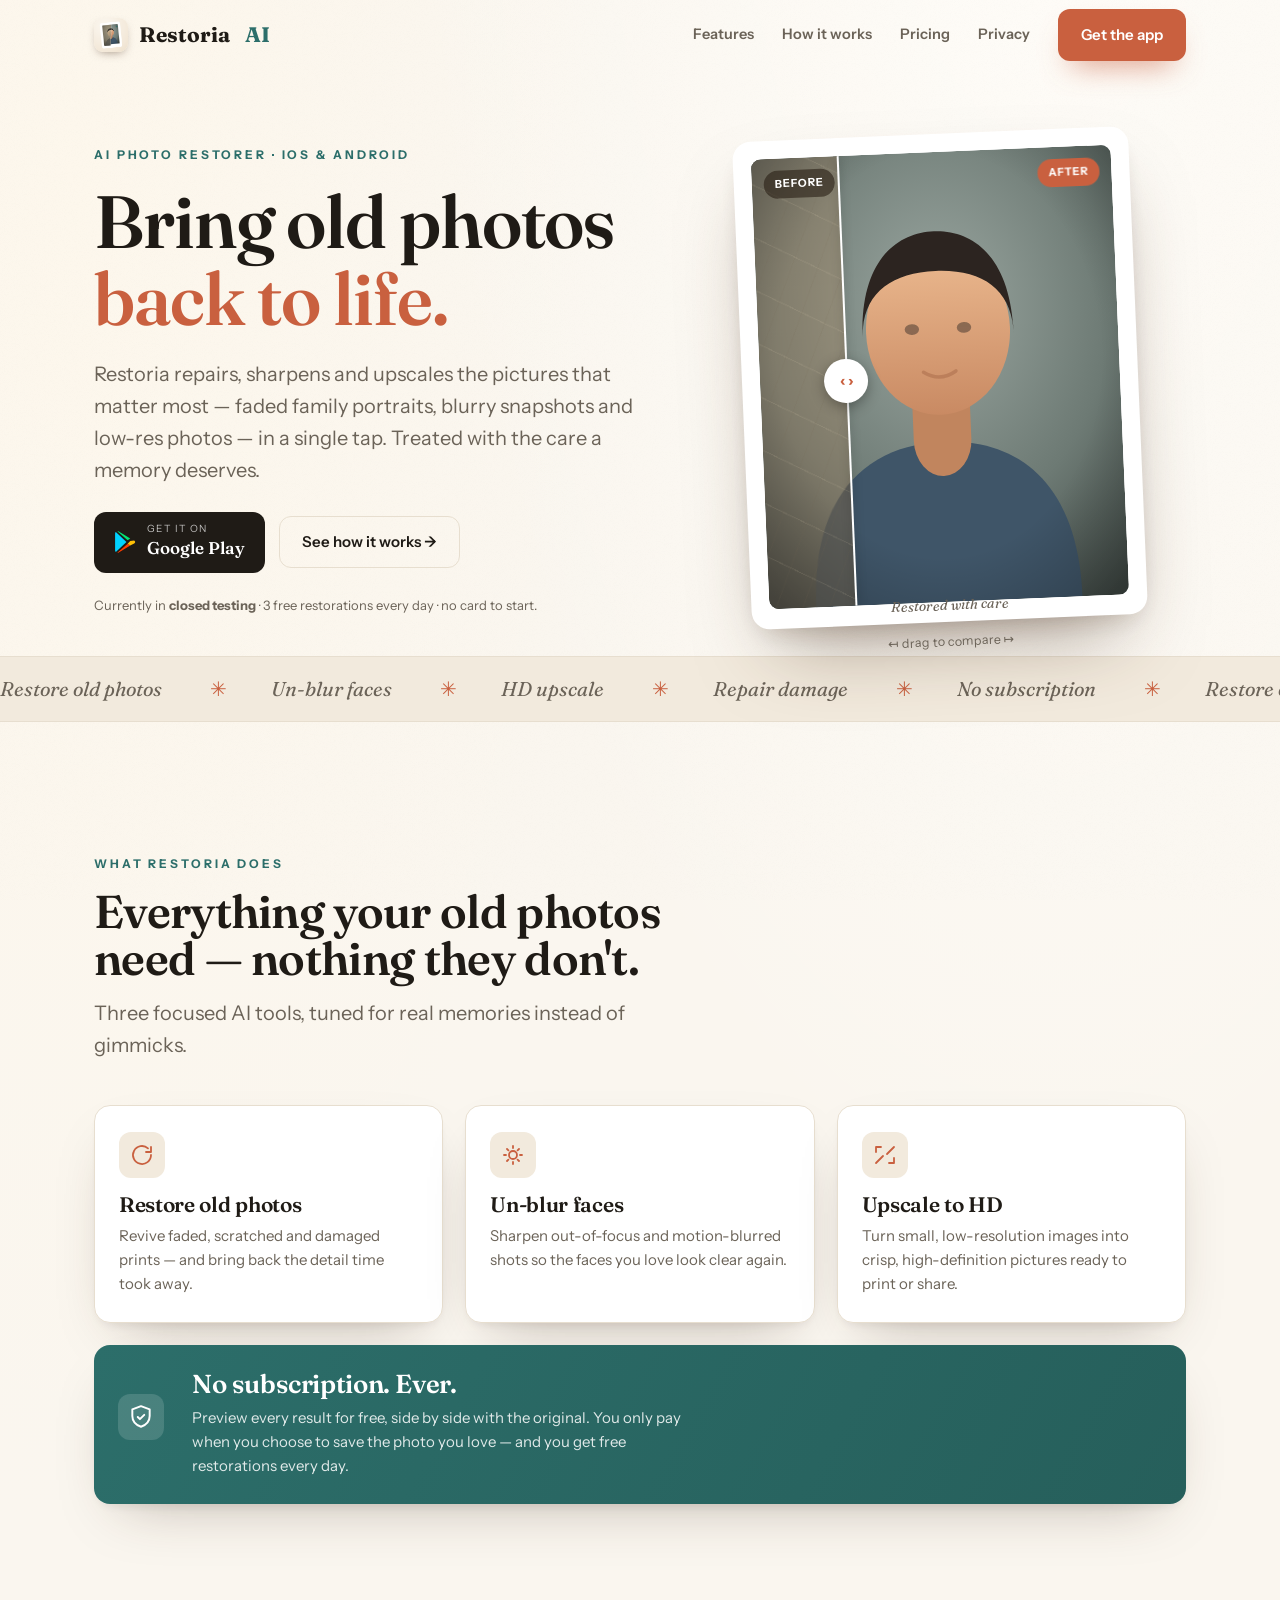
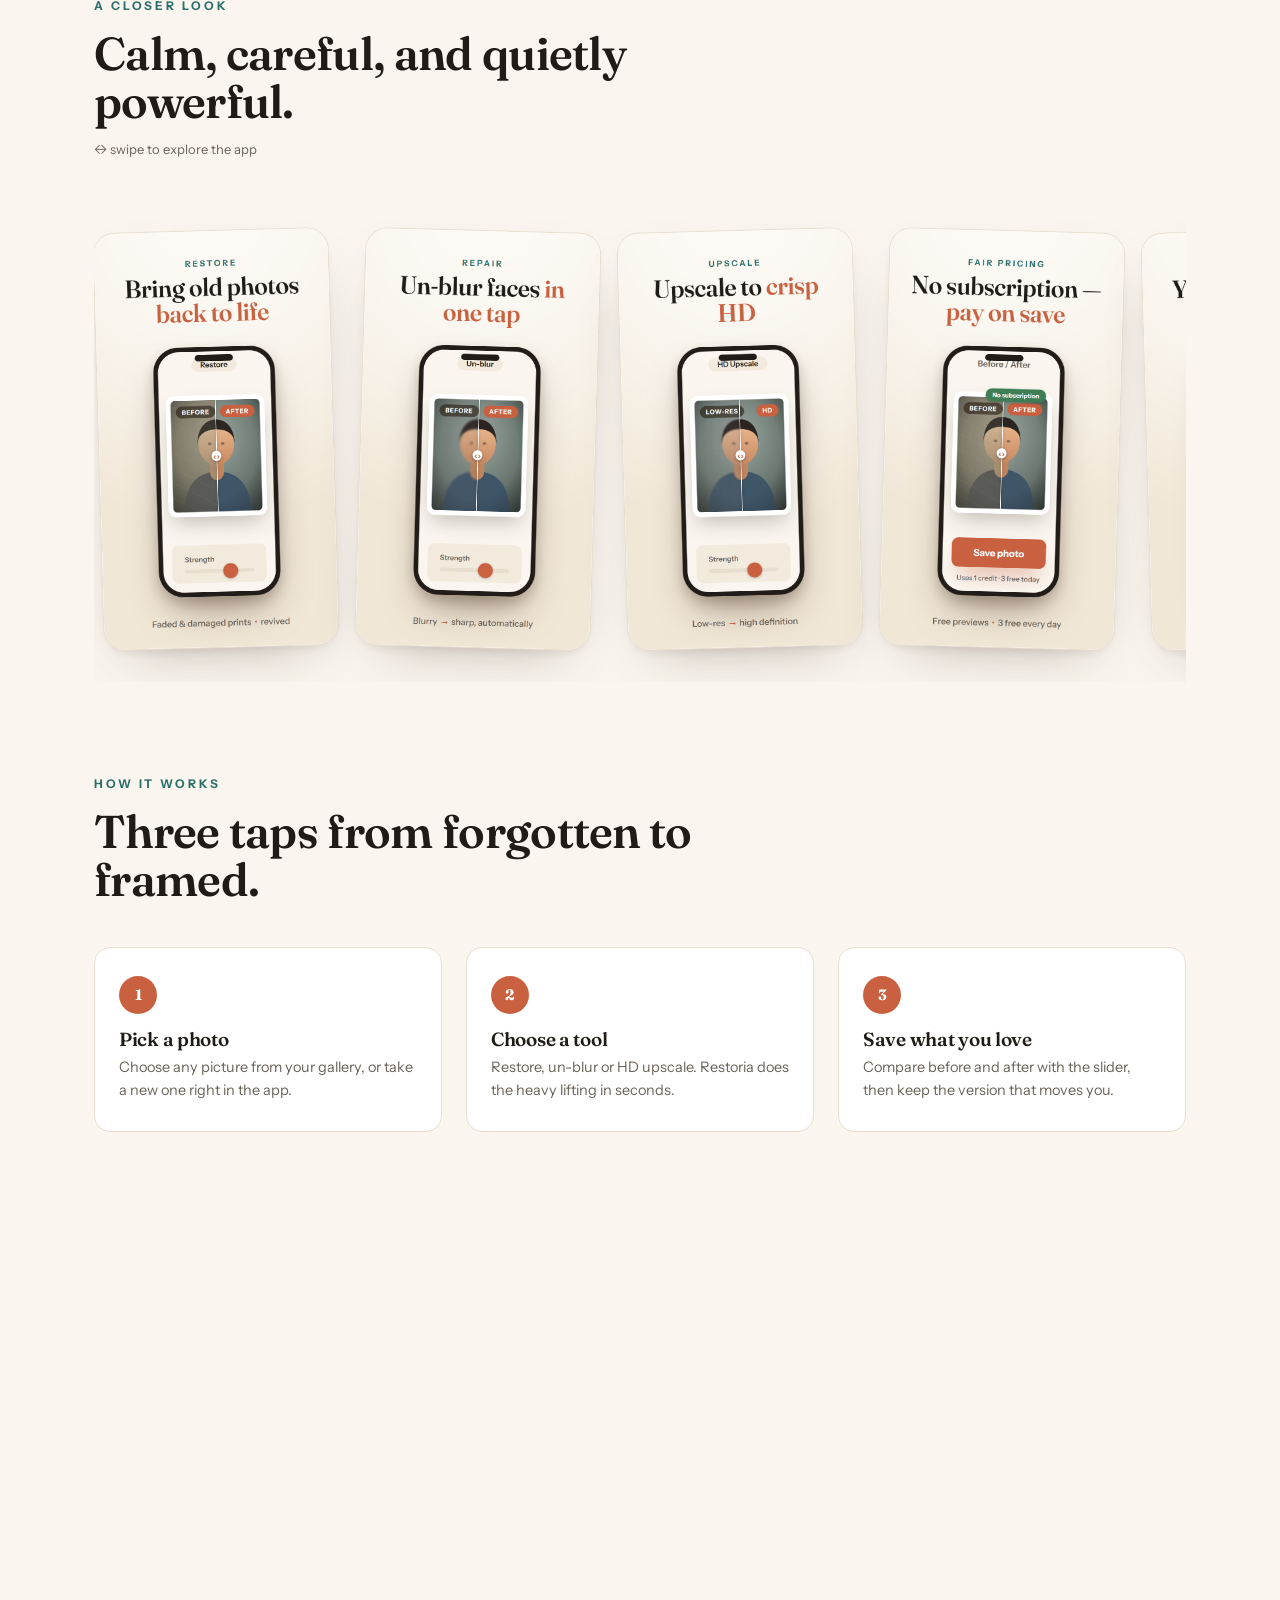
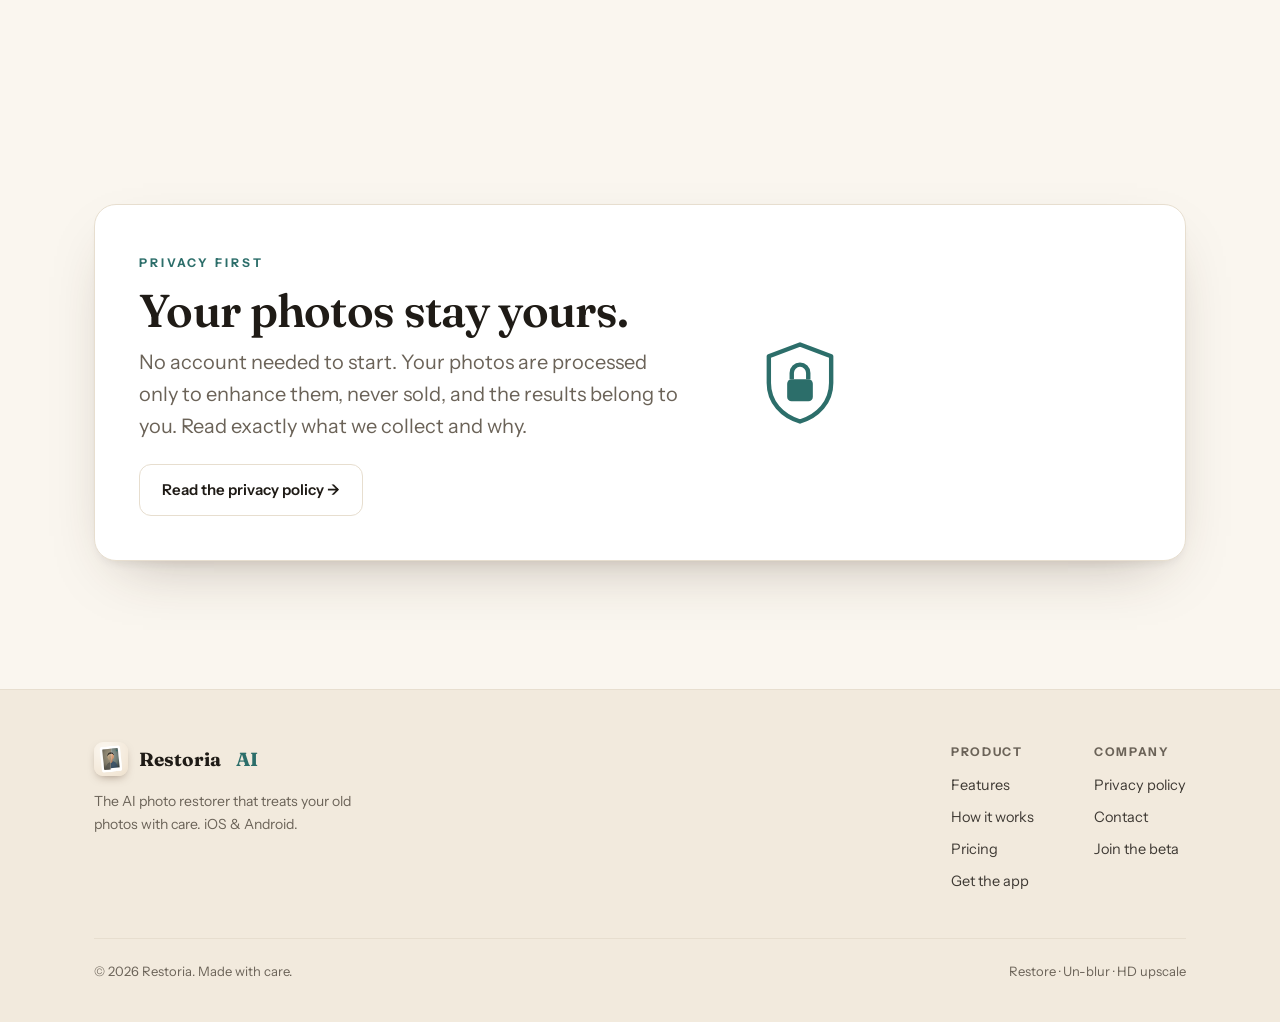
==== index.html @ 9770f86a "Restoria landing page + privacy policy Static site (HTML/CSS/JS, no build) for GitHub Pages: - index" ====
<!doctype html>
<html lang="en">
<head>
<meta charset="utf-8">
<meta name="viewport" content="width=device-width, initial-scale=1">
<title>Restoria — AI Photo Restorer · Bring old photos back to life</title>
<meta name="description" content="Restoria is an AI photo restorer that revives old, faded and blurry photos — un-blur faces, HD upscale and restore family memories in one tap. No subscription; pay only when you save.">
<link rel="icon" href="assets/icon.png">
<meta property="og:title" content="Restoria — Bring old photos back to life">
<meta property="og:description" content="AI photo restorer: un-blur, HD upscale & restore old photos. No subscription — pay only when you save.">
<meta property="og:image" content="assets/feature.png">
<meta property="og:type" content="website">
<meta name="theme-color" content="#FAF6EF">
<link rel="stylesheet" href="styles.css">
<script src="app.js" defer></script>
</head>
<body>

<!-- NAV -->
<header class="nav">
  <div class="wrap row">
    <a class="brand" href="#top"><img class="mark" src="assets/icon.png" alt="Restoria icon">Restoria<span class="ai">&nbsp;AI</span></a>
    <button class="nav-toggle" aria-label="Menu"><span></span><span></span><span></span></button>
    <nav class="nav-links">
      <a class="link" href="#features">Features</a>
      <a class="link" href="#how">How it works</a>
      <a class="link" href="#pledge">Pricing</a>
      <a class="link" href="privacy.html">Privacy</a>
      <a class="btn btn-primary" href="#get">Get the app</a>
    </nav>
  </div>
</header>

<!-- HERO -->
<a id="top"></a>
<section class="hero">
  <div class="wrap hero-grid">
    <div class="hero-copy">
      <span class="eyebrow">AI photo restorer · iOS &amp; Android</span>
      <h1 class="display">Bring old photos <span class="accent">back to life.</span></h1>
      <p class="lead">Restoria repairs, sharpens and upscales the pictures that matter most — faded family portraits, blurry snapshots and low-res photos — in a single tap. Treated with the care a memory deserves.</p>
      <div class="hero-cta" id="get">
        <a class="play-badge" href="#" aria-label="Get it on Google Play">
          <svg width="22" height="24" viewBox="0 0 24 26" fill="none"><path d="M2 2.2 13.6 13 2 23.8c-.5-.3-.8-.9-.8-1.6V3.8c0-.7.3-1.3.8-1.6Z" fill="#00D2FF"/><path d="M17.7 9.1 14.9 11 3.6 1.4C4 1.2 4.6 1.2 5.2 1.5l12.5 7.6Z" fill="#00E676"/><path d="M17.7 16.9 5.2 24.5c-.6.3-1.2.3-1.6.1L14.9 15l2.8 1.9Z" fill="#FF3D00"/><path d="M22 11.4c.7.4 1.1 1 1.1 1.6s-.4 1.2-1.1 1.6l-4.3 2.3L14.9 15l1.8-2 1-1.1L22 11.4Z" fill="#FFC107"/></svg>
          <span><small>Get it on</small><b>Google Play</b></span>
        </a>
        <a class="btn btn-ghost" href="#how">See how it works →</a>
      </div>
      <p class="hero-note">Currently in <b>closed testing</b> · 3 free restorations every day · no card to start.</p>
    </div>

    <div class="hero-visual">
      <div class="ba-stage">
        <div class="print">
          <div class="ba" data-ba>
            <div class="layer after"><svg viewBox="0 0 400 500" preserveAspectRatio="xMidYMid slice" xmlns="http://www.w3.org/2000/svg"><defs><radialGradient id="bgA" cx="50%" cy="34%" r="80%"><stop offset="0%" stop-color="#9aa6a0"/><stop offset="60%" stop-color="#6d7a74"/><stop offset="100%" stop-color="#414a46"/></radialGradient><linearGradient id="skA" x1="0" y1="0" x2="0" y2="1"><stop offset="0%" stop-color="#ecba90"/><stop offset="100%" stop-color="#c98a63"/></linearGradient><radialGradient id="vgA" cx="50%" cy="45%" r="75%"><stop offset="60%" stop-color="rgba(0,0,0,0)"/><stop offset="100%" stop-color="rgba(0,0,0,.28)"/></radialGradient></defs><rect width="400" height="500" fill="url(#bgA)"/><path d="M52 500 C52 372 118 322 200 322 C282 322 348 372 348 500 Z" fill="#3f5568"/><path d="M168 250 h64 v70 a32 40 0 0 1 -64 0 Z" fill="#c1855e"/><ellipse cx="200" cy="198" rx="80" ry="94" fill="url(#skA)"/><path d="M116 205 C116 118 158 88 200 88 C242 88 284 118 284 205 C284 156 252 132 200 132 C148 132 116 156 116 205 Z" fill="#2c2420"/><ellipse cx="171" cy="196" rx="8" ry="6" fill="#4a3b31" opacity=".55"/><ellipse cx="229" cy="196" rx="8" ry="6" fill="#4a3b31" opacity=".55"/><path d="M182 244 q18 12 36 0" stroke="#a86b48" stroke-width="4" fill="none" stroke-linecap="round" opacity=".5"/><rect width="400" height="500" fill="url(#vgA)"/></svg></div>
            <div class="layer before"><svg viewBox="0 0 400 500" preserveAspectRatio="xMidYMid slice" xmlns="http://www.w3.org/2000/svg"><defs><radialGradient id="bgB" cx="50%" cy="34%" r="80%"><stop offset="0%" stop-color="#9aa6a0"/><stop offset="60%" stop-color="#6d7a74"/><stop offset="100%" stop-color="#414a46"/></radialGradient><linearGradient id="skB" x1="0" y1="0" x2="0" y2="1"><stop offset="0%" stop-color="#ecba90"/><stop offset="100%" stop-color="#c98a63"/></linearGradient><radialGradient id="vgB" cx="50%" cy="45%" r="75%"><stop offset="60%" stop-color="rgba(0,0,0,0)"/><stop offset="100%" stop-color="rgba(0,0,0,.28)"/></radialGradient></defs><rect width="400" height="500" fill="url(#bgB)"/><path d="M52 500 C52 372 118 322 200 322 C282 322 348 372 348 500 Z" fill="#3f5568"/><path d="M168 250 h64 v70 a32 40 0 0 1 -64 0 Z" fill="#c1855e"/><ellipse cx="200" cy="198" rx="80" ry="94" fill="url(#skB)"/><path d="M116 205 C116 118 158 88 200 88 C242 88 284 118 284 205 C284 156 252 132 200 132 C148 132 116 156 116 205 Z" fill="#2c2420"/><ellipse cx="171" cy="196" rx="8" ry="6" fill="#4a3b31" opacity=".55"/><ellipse cx="229" cy="196" rx="8" ry="6" fill="#4a3b31" opacity=".55"/><path d="M182 244 q18 12 36 0" stroke="#a86b48" stroke-width="4" fill="none" stroke-linecap="round" opacity=".5"/><rect width="400" height="500" fill="url(#vgB)"/></svg><div class="scratches"></div></div>
            <span class="tag tag-b">BEFORE</span>
            <span class="tag tag-a">AFTER</span>
            <div class="divider"></div>
            <div class="handle"><span>‹</span><span>›</span></div>
          </div>
          <div class="ba-hint">↤ drag to compare ↦</div>
        </div>
      </div>
    </div>
  </div>

  <!-- marquee -->
  <div class="strip">
    <div class="marquee">
      <span>Restore old photos&nbsp;</span><span>Un-blur faces&nbsp;</span><span>HD upscale&nbsp;</span><span>Repair damage&nbsp;</span><span>No subscription&nbsp;</span>
      <span>Restore old photos&nbsp;</span><span>Un-blur faces&nbsp;</span><span>HD upscale&nbsp;</span><span>Repair damage&nbsp;</span><span>No subscription&nbsp;</span>
    </div>
  </div>
</section>

<!-- FEATURES -->
<section class="section" id="features">
  <div class="wrap">
    <div class="section-head reveal">
      <span class="eyebrow">What Restoria does</span>
      <h2 class="h2">Everything your old photos need — nothing they don't.</h2>
      <p class="lead">Three focused AI tools, tuned for real memories instead of gimmicks.</p>
    </div>

    <div class="features stagger">
      <div class="card">
        <div class="ico"><svg width="24" height="24" viewBox="0 0 24 24" fill="none" stroke="currentColor" stroke-width="1.8" stroke-linecap="round" stroke-linejoin="round"><path d="M21 12a9 9 0 1 1-3-6.7"/><path d="M21 4v5h-5"/></svg></div>
        <h3>Restore old photos</h3>
        <p>Revive faded, scratched and damaged prints — and bring back the detail time took away.</p>
      </div>
      <div class="card">
        <div class="ico"><svg width="24" height="24" viewBox="0 0 24 24" fill="none" stroke="currentColor" stroke-width="1.8" stroke-linecap="round" stroke-linejoin="round"><circle cx="12" cy="12" r="4"/><path d="M12 3v2M12 19v2M3 12h2M19 12h2M6 6l1.4 1.4M16.6 16.6 18 18M18 6l-1.4 1.4M7.4 16.6 6 18"/></svg></div>
        <h3>Un-blur faces</h3>
        <p>Sharpen out-of-focus and motion-blurred shots so the faces you love look clear again.</p>
      </div>
      <div class="card">
        <div class="ico"><svg width="24" height="24" viewBox="0 0 24 24" fill="none" stroke="currentColor" stroke-width="1.8" stroke-linecap="round" stroke-linejoin="round"><path d="M3 9V4h5M21 15v5h-5M21 4l-7 7M3 20l7-7"/></svg></div>
        <h3>Upscale to HD</h3>
        <p>Turn small, low-resolution images into crisp, high-definition pictures ready to print or share.</p>
      </div>

      <div class="card wide teal">
        <div class="ico"><svg width="26" height="26" viewBox="0 0 24 24" fill="none" stroke="currentColor" stroke-width="1.8" stroke-linecap="round" stroke-linejoin="round"><path d="M12 2 4 5v6c0 5 3.4 8.3 8 10 4.6-1.7 8-5 8-10V5Z"/><path d="m9 12 2 2 4-4"/></svg></div>
        <div class="txt">
          <h3>No subscription. Ever.</h3>
          <p>Preview every result for free, side by side with the original. You only pay when you choose to save the photo you love — and you get free restorations every day.</p>
        </div>
      </div>
    </div>
  </div>
</section>

<!-- SCREENSHOTS -->
<section class="section" style="padding-top:0" id="screens">
  <div class="wrap">
    <div class="section-head reveal">
      <span class="eyebrow">A closer look</span>
      <h2 class="h2">Calm, careful, and quietly powerful.</h2>
      <p class="shots-hint">↔ swipe to explore the app</p>
    </div>
  </div>
  <div class="wrap shots-wrap reveal">
    <div class="shots">
      <div class="shot"><img src="assets/shots/shot-1.png" alt="Restore old photos — before and after slider" loading="lazy"></div>
      <div class="shot"><img src="assets/shots/shot-2.png" alt="Un-blur faces in one tap" loading="lazy"></div>
      <div class="shot"><img src="assets/shots/shot-3.png" alt="Upscale to crisp HD" loading="lazy"></div>
      <div class="shot"><img src="assets/shots/shot-4.png" alt="No subscription — pay only when you save" loading="lazy"></div>
      <div class="shot"><img src="assets/shots/shot-5.png" alt="Your photos stay private" loading="lazy"></div>
    </div>
  </div>
</section>

<!-- HOW IT WORKS -->
<section class="section" id="how" style="padding-top:0">
  <div class="wrap">
    <div class="section-head reveal">
      <span class="eyebrow">How it works</span>
      <h2 class="h2">Three taps from forgotten to framed.</h2>
    </div>
    <div class="steps stagger">
      <div class="step"><div class="num"></div><h3>Pick a photo</h3><p>Choose any picture from your gallery, or take a new one right in the app.</p></div>
      <div class="step"><div class="num"></div><h3>Choose a tool</h3><p>Restore, un-blur or HD upscale. Restoria does the heavy lifting in seconds.</p></div>
      <div class="step"><div class="num"></div><h3>Save what you love</h3><p>Compare before and after with the slider, then keep the version that moves you.</p></div>
    </div>
  </div>
</section>

<!-- PLEDGE -->
<section class="section" id="pledge" style="padding-top:0">
  <div class="wrap">
    <div class="pledge reveal">
      <span class="eyebrow">Fair pricing pledge</span>
      <h2>Pay only when you save.</h2>
      <p>Most photo apps lock you into a weekly subscription before you see a single result. Restoria never does. See your restored photo first — decide after.</p>
      <div class="chips" style="justify-content:center">
        <span class="chip green"><span class="dot"></span>No subscription</span>
        <span class="chip"><span class="dot"></span>Charge on save</span>
        <span class="chip teal"><span class="dot"></span>3 free every day</span>
      </div>
      <div class="pledge-grid">
        <div class="pg"><b>Free preview</b><span>Every result is shown side-by-side with the original, at no cost.</span></div>
        <div class="pg"><b>Keep control</b><span>Don't like it? Don't save it — you're never charged for a result you skip.</span></div>
        <div class="pg"><b>No lock-in</b><span>No auto-renewals, no hidden tiers. Buy credits only if and when you want them.</span></div>
      </div>
    </div>
  </div>
</section>

<!-- PRIVACY TEASER -->
<section class="section" id="privacy" style="padding-top:0">
  <div class="wrap">
    <div class="teaser reveal">
      <div>
        <span class="eyebrow">Privacy first</span>
        <h2 class="h2" style="margin:12px 0 12px">Your photos stay yours.</h2>
        <p class="lead">No account needed to start. Your photos are processed only to enhance them, never sold, and the results belong to you. Read exactly what we collect and why.</p>
        <p style="margin-top:22px"><a class="btn btn-ghost" href="privacy.html">Read the privacy policy →</a></p>
      </div>
      <div class="lock">
        <svg viewBox="0 0 48 48" fill="none"><path d="M24 3 41 9.4V24c0 10.5-7.2 18-17 21C14.2 42 7 34.5 7 24V9.4Z" stroke="currentColor" stroke-width="2.4" stroke-linejoin="round"/><rect x="17" y="22" width="14" height="12" rx="2.4" fill="currentColor"/><path d="M19.5 22v-3.5a4.5 4.5 0 0 1 9 0V22" stroke="currentColor" stroke-width="2.4"/></svg>
      </div>
    </div>
  </div>
</section>

<!-- FOOTER -->
<footer class="footer">
  <div class="wrap">
    <div class="row">
      <div style="max-width:300px">
        <a class="brand" href="#top"><img class="mark" src="assets/icon.png" alt="">Restoria<span class="ai">&nbsp;AI</span></a>
        <p style="margin-top:14px; font-size:14px; color:var(--muted)">The AI photo restorer that treats your old photos with care. iOS &amp; Android.</p>
      </div>
      <div class="cols">
        <div>
          <h4>Product</h4>
          <a class="fl" href="#features">Features</a>
          <a class="fl" href="#how">How it works</a>
          <a class="fl" href="#pledge">Pricing</a>
          <a class="fl" href="#get">Get the app</a>
        </div>
        <div>
          <h4>Company</h4>
          <a class="fl" href="privacy.html">Privacy policy</a>
          <a class="fl" href="mailto:shivamkeshri7044@gmail.com">Contact</a>
          <a class="fl" href="mailto:shivamkeshri7044@gmail.com?subject=Restoria%20beta">Join the beta</a>
        </div>
      </div>
    </div>
    <div class="base">
      <span>© <span data-year>2026</span> Restoria. Made with care.</span>
      <span>Restore · Un-blur · HD upscale</span>
    </div>
  </div>
</footer>

</body>
</html>
---- styles.css ----
/* Restoria — landing + privacy. Warm Archival. Tokens mirror the app DESIGN.md. */
@import url('https://fonts.googleapis.com/css2?family=Fraunces:ital,opsz,wght@0,9..144,400;0,9..144,500;0,9..144,600;0,9..144,700;1,9..144,500&family=Instrument+Sans:wght@400;500;600;700&display=swap');

:root{
  --paper:#FAF6EF; --surface:#FFFFFF; --surface-alt:#F2EADD; --hairline:#E7DECF;
  --muted:#6B6358; --ink:#1F1B16; --terra:#C9603F; --terra-press:#B14F30;
  --teal:#2C6E6A; --success:#3F7D54;
  --serif:'Fraunces',Georgia,'Times New Roman',serif;
  --sans:'Instrument Sans',system-ui,-apple-system,sans-serif;
  --maxw:1140px;
  --shadow-card:0 24px 60px -28px rgba(60,40,25,.35), 0 6px 16px -10px rgba(60,40,25,.22);
  --shadow-print:0 40px 80px -30px rgba(70,45,28,.5), 0 12px 28px -14px rgba(70,45,28,.28);
  --ease-out:cubic-bezier(.16,.84,.44,1);
}

*{box-sizing:border-box;margin:0;padding:0}
html{scroll-behavior:smooth;-webkit-text-size-adjust:100%}
body{
  font-family:var(--sans); color:var(--ink); background:var(--paper);
  line-height:1.6; -webkit-font-smoothing:antialiased; overflow-x:hidden;
  background-image:
    radial-gradient(120% 90% at 82% -8%, #FFFDF9 0%, rgba(255,253,249,0) 42%),
    radial-gradient(90% 70% at 6% 4%, #FDF7EC 0%, rgba(253,247,236,0) 46%);
}
/* film grain overlay */
body::before{
  content:''; position:fixed; inset:0; z-index:1; pointer-events:none; opacity:.5;
  background-image:url("data:image/svg+xml,%3Csvg xmlns='http://www.w3.org/2000/svg' width='140' height='140'%3E%3Cfilter id='n'%3E%3CfeTurbulence type='fractalNoise' baseFrequency='.9' numOctaves='2' stitchTiles='stitch'/%3E%3C/filter%3E%3Crect width='100%25' height='100%25' filter='url(%23n)' opacity='.035'/%3E%3C/svg%3E");
}
.wrap{width:100%; max-width:var(--maxw); margin:0 auto; padding:0 24px; position:relative; z-index:2}
img{max-width:100%; display:block}
a{color:inherit; text-decoration:none}

/* ---------- type ---------- */
h1,h2,h3{font-family:var(--serif); font-weight:600; letter-spacing:-.015em; line-height:1.04}
.eyebrow{font-weight:700; letter-spacing:.24em; text-transform:uppercase; font-size:12px; color:var(--teal)}
.display{font-size:clamp(40px,7vw,74px)}
.h2{font-size:clamp(30px,4.4vw,46px)}
.lead{font-size:clamp(17px,1.7vw,20px); color:var(--muted); max-width:42ch}
.accent{color:var(--terra); position:relative}
.accent-ink{color:var(--terra)}
.serif-i{font-style:italic; font-family:var(--serif)}

/* ---------- buttons / chips ---------- */
.btn{display:inline-flex; align-items:center; gap:9px; font-family:var(--sans); font-weight:600;
  font-size:15px; padding:13px 22px; border-radius:12px; cursor:pointer; border:1px solid transparent;
  transition:transform .18s var(--ease-out), box-shadow .25s var(--ease-out), background .2s}
.btn-primary{background:var(--terra); color:#fff; box-shadow:0 16px 30px -14px rgba(201,96,63,.7)}
.btn-primary:hover{background:var(--terra-press); transform:translateY(-2px); box-shadow:0 20px 40px -14px rgba(201,96,63,.75)}
.btn-ghost{background:transparent; color:var(--ink); border-color:var(--hairline)}
.btn-ghost:hover{background:var(--surface-alt); transform:translateY(-2px)}
.chips{display:flex; flex-wrap:wrap; gap:10px}
.chip{display:inline-flex; align-items:center; gap:7px; font-size:13.5px; font-weight:600; color:var(--ink);
  background:var(--surface); border:1px solid var(--hairline); padding:7px 13px; border-radius:999px}
.chip .dot{width:7px;height:7px;border-radius:50%;background:var(--terra)}
.chip.teal .dot{background:var(--teal)}
.chip.green .dot{background:var(--success)}

/* ---------- nav ---------- */
.nav{position:sticky; top:0; z-index:50; transition:box-shadow .3s, background .3s, backdrop-filter .3s}
.nav.scrolled{background:rgba(250,246,239,.82); backdrop-filter:blur(12px) saturate(1.1);
  box-shadow:0 1px 0 var(--hairline)}
.nav .row{display:flex; align-items:center; justify-content:space-between; height:70px}
.brand{display:flex; align-items:center; gap:11px; font-family:var(--serif); font-weight:700; font-size:21px}
.brand .mark{width:34px;height:34px;border-radius:9px; box-shadow:0 4px 10px -4px rgba(70,40,20,.5)}
.brand .ai{color:var(--teal)}
.nav-links{display:flex; align-items:center; gap:28px}
.nav-links a.link{font-size:14.5px; font-weight:600; color:var(--muted); transition:color .2s}
.nav-links a.link:hover{color:var(--ink)}
.nav-toggle{display:none}

/* ---------- hero ---------- */
.hero{padding:64px 0 40px; position:relative}
.hero-grid{display:grid; grid-template-columns:minmax(0,1.05fr) minmax(0,.95fr); gap:56px; align-items:center}
.hero-grid > *{min-width:0}
.hero-copy{max-width:100%}
.hero-copy > *{max-width:100%}
.hero h1{text-wrap:balance; overflow-wrap:break-word}
.hero .lead{max-width:min(42ch,100%); overflow-wrap:break-word}
.hero h1{margin:18px 0 20px}
.hero .lead{margin-bottom:26px}
.hero-cta{display:flex; align-items:center; gap:14px; flex-wrap:wrap; margin-bottom:22px}
.play-badge{display:inline-flex; align-items:center; gap:11px; background:var(--ink); color:#fff;
  padding:11px 20px; border-radius:12px; transition:transform .18s var(--ease-out)}
.play-badge:hover{transform:translateY(-2px)}
.play-badge small{display:block; font-size:10px; letter-spacing:.14em; text-transform:uppercase; opacity:.7; line-height:1.1}
.play-badge b{font-family:var(--serif); font-size:17px; font-weight:600}
.hero-note{font-size:13px; color:var(--muted)}

/* ---------- before/after print frame ---------- */
.ba-stage{position:relative; display:flex; justify-content:center; perspective:1400px}
.print{background:#fff; padding:18px 18px 20px; border-radius:18px; box-shadow:var(--shadow-print);
  position:relative; transform:rotate(-2.4deg); animation:floaty 7s ease-in-out infinite}
.print::after{content:'Restored with care'; position:absolute; left:0; right:0; bottom:6px; text-align:center;
  font-family:var(--serif); font-style:italic; font-size:14px; color:var(--muted)}
.ba{position:relative; width:min(360px,72vw); aspect-ratio:4/5; border-radius:10px; overflow:hidden;
  user-select:none; touch-action:none; cursor:ew-resize; box-shadow:inset 0 0 0 1px rgba(0,0,0,.04)}
.ba .layer{position:absolute; inset:0}
.ba .layer svg{width:100%; height:100%; display:block}
.ba .before{filter:sepia(.62) contrast(.82) brightness(.92) blur(.5px); clip-path:inset(0 var(--split,50%) 0 0)}
.ba .scratches{position:absolute; inset:0;
  background:repeating-linear-gradient(112deg, rgba(255,255,255,0) 0 24px, rgba(120,90,60,.10) 24px 25px),
             repeating-linear-gradient(28deg, rgba(255,255,255,0) 0 46px, rgba(255,250,240,.10) 46px 47px)}
.ba .tag{position:absolute; top:12px; font-size:11px; font-weight:700; letter-spacing:.09em; color:#fff;
  padding:5px 11px; border-radius:999px; z-index:4}
.ba .tag-b{left:12px; background:rgba(40,30,20,.6)}
.ba .tag-a{right:12px; background:var(--terra)}
.ba .divider{position:absolute; top:0; bottom:0; left:var(--split,50%); width:2px; background:#fff;
  box-shadow:0 0 10px rgba(0,0,0,.35); z-index:3}
.ba .handle{position:absolute; top:50%; left:var(--split,50%); transform:translate(-50%,-50%); z-index:5;
  width:44px; height:44px; border-radius:50%; background:#fff; box-shadow:0 4px 14px rgba(0,0,0,.32);
  display:flex; align-items:center; justify-content:center; gap:2px; color:var(--terra); font-weight:800; font-size:16px}
.ba-hint{position:absolute; bottom:-30px; left:50%; transform:translateX(-50%); font-size:12.5px; color:var(--muted);
  display:flex; align-items:center; gap:6px; white-space:nowrap}

@keyframes floaty{0%,100%{transform:rotate(-2.4deg) translateY(0)}50%{transform:rotate(-2.4deg) translateY(-10px)}}

/* ---------- marquee strip ---------- */
.strip{border-top:1px solid var(--hairline); border-bottom:1px solid var(--hairline);
  background:var(--surface-alt); overflow:hidden; margin-top:34px}
.marquee{display:flex; gap:44px; white-space:nowrap; padding:16px 0; width:max-content; animation:slide 26s linear infinite}
.marquee span{font-family:var(--serif); font-style:italic; font-size:20px; color:var(--muted); display:inline-flex; align-items:center; gap:44px}
.marquee span::after{content:'✳'; color:var(--terra); font-style:normal}
@keyframes slide{to{transform:translateX(-50%)}}

/* ---------- sections ---------- */
section{position:relative; z-index:2}
.section{padding:88px 0}
.section-head{max-width:640px; margin-bottom:44px}
.section-head h2{margin-top:12px}
.section-head p{margin-top:14px}

/* features */
.features{display:grid; grid-template-columns:repeat(3,1fr); gap:22px}
.card{background:var(--surface); border:1px solid var(--hairline); border-radius:16px; padding:26px 24px;
  box-shadow:var(--shadow-card); transition:transform .3s var(--ease-out), box-shadow .3s}
.card:hover{transform:translateY(-6px)}
.card .ico{width:46px; height:46px; border-radius:12px; display:flex; align-items:center; justify-content:center;
  background:var(--surface-alt); color:var(--terra); margin-bottom:16px}
.card.teal .ico{color:var(--teal)}
.card h3{font-size:21px; margin-bottom:8px}
.card p{font-size:15px; color:var(--muted)}
.card.wide{grid-column:span 3; display:flex; align-items:center; gap:28px; background:linear-gradient(120deg,#2C6E6A,#265f5b); color:#fff; border:none}
.card.wide .ico{background:rgba(255,255,255,.14); color:#fff}
.card.wide h3{color:#fff; font-size:26px}
.card.wide p{color:rgba(255,255,255,.85); max-width:52ch}
.card.wide .txt{flex:1}

/* screenshots gallery */
.shots-wrap{position:relative}
.shots{display:flex; gap:26px; overflow-x:auto; padding:26px 4px 34px; scroll-snap-type:x mandatory;
  scrollbar-width:none}
.shots::-webkit-scrollbar{display:none}
.shot{flex:0 0 auto; width:236px; scroll-snap-align:center; border-radius:22px; overflow:hidden;
  box-shadow:var(--shadow-card); border:1px solid var(--hairline); background:#fff;
  transition:transform .35s var(--ease-out), box-shadow .35s}
.shot:nth-child(odd){transform:rotate(-1.6deg)}
.shot:nth-child(even){transform:rotate(1.6deg)}
.shot:hover{transform:rotate(0) translateY(-8px) scale(1.02); box-shadow:var(--shadow-print)}
.shot img{width:100%; height:auto}
.shots-hint{font-size:13px; color:var(--muted); display:flex; align-items:center; gap:7px; margin-top:2px}

/* steps */
.steps{display:grid; grid-template-columns:repeat(3,1fr); gap:24px; counter-reset:step}
.step{position:relative; padding:28px 24px; background:var(--surface); border:1px solid var(--hairline);
  border-radius:16px}
.step .num{counter-increment:step; font-family:var(--serif); font-size:15px; font-weight:700; color:#fff;
  width:38px; height:38px; border-radius:50%; background:var(--terra); display:flex; align-items:center;
  justify-content:center; margin-bottom:16px}
.step .num::before{content:counter(step)}
.step h3{font-size:19px; margin-bottom:6px}
.step p{font-size:14.5px; color:var(--muted)}

/* pledge band */
.pledge{background:var(--ink); color:#F3ECE0; border-radius:26px; padding:56px 48px; text-align:center;
  position:relative; overflow:hidden}
.pledge::before{content:''; position:absolute; inset:0;
  background:radial-gradient(80% 120% at 50% -20%, rgba(201,96,63,.28), transparent 60%)}
.pledge > *{position:relative}
.pledge h2{color:#fff; margin:14px 0 16px; font-size:clamp(28px,3.6vw,42px)}
.pledge p{color:rgba(243,236,224,.82); max-width:56ch; margin:0 auto 26px; font-size:17px}
.pledge .eyebrow{color:#E0A88F}
.pledge-grid{display:grid; grid-template-columns:repeat(3,1fr); gap:20px; margin-top:38px; text-align:left}
.pledge-grid .pg{background:rgba(255,255,255,.06); border:1px solid rgba(255,255,255,.12); border-radius:14px; padding:20px}
.pledge-grid .pg b{font-family:var(--serif); font-size:20px; display:block; margin-bottom:4px}
.pledge-grid .pg span{font-size:14px; color:rgba(243,236,224,.7)}

/* privacy teaser */
.teaser{display:grid; grid-template-columns:1.2fr .8fr; gap:40px; align-items:center;
  background:var(--surface); border:1px solid var(--hairline); border-radius:22px; padding:44px; box-shadow:var(--shadow-card)}
.teaser .lock{width:88px; height:88px; color:var(--teal)}
.teaser .lock svg{width:100%;height:100%}

/* footer */
.footer{border-top:1px solid var(--hairline); margin-top:40px; padding:52px 0 40px; background:var(--surface-alt)}
.footer .row{display:flex; justify-content:space-between; gap:30px; flex-wrap:wrap}
.footer .brand{font-size:19px}
.footer .cols{display:flex; gap:60px; flex-wrap:wrap}
.footer h4{font-size:12px; letter-spacing:.14em; text-transform:uppercase; color:var(--muted); margin-bottom:12px; font-family:var(--sans); font-weight:700}
.footer a.fl{display:block; font-size:14.5px; color:var(--ink); margin-bottom:9px; opacity:.85}
.footer a.fl:hover{color:var(--terra); opacity:1}
.footer .base{margin-top:36px; padding-top:22px; border-top:1px solid var(--hairline); display:flex;
  justify-content:space-between; gap:16px; flex-wrap:wrap; font-size:13px; color:var(--muted)}

/* ---------- reveal animation ---------- */
.reveal{opacity:0; transform:translateY(26px); transition:opacity .7s var(--ease-out), transform .7s var(--ease-out)}
.reveal.is-visible{opacity:1; transform:none}
.stagger > *{opacity:0; transform:translateY(22px); transition:opacity .6s var(--ease-out), transform .6s var(--ease-out)}
.stagger.is-visible > *{opacity:1; transform:none}
.stagger.is-visible > *:nth-child(2){transition-delay:.08s}
.stagger.is-visible > *:nth-child(3){transition-delay:.16s}
.stagger.is-visible > *:nth-child(4){transition-delay:.24s}
.stagger.is-visible > *:nth-child(5){transition-delay:.32s}
/* hero load-in */
body:not(.loaded) .hero-copy > *{opacity:0; transform:translateY(20px)}
.hero-copy > *{transition:opacity .8s var(--ease-out), transform .8s var(--ease-out)}
.loaded .hero-copy > *{opacity:1; transform:none}
.loaded .hero-copy > *:nth-child(2){transition-delay:.1s}
.loaded .hero-copy > *:nth-child(3){transition-delay:.2s}
.loaded .hero-copy > *:nth-child(4){transition-delay:.3s}
.loaded .hero-copy > *:nth-child(5){transition-delay:.4s}
.hero-visual{opacity:0; transform:translateY(24px) scale(.97); transition:opacity 1s var(--ease-out), transform 1s var(--ease-out); transition-delay:.25s}
.loaded .hero-visual{opacity:1; transform:none}

@media (prefers-reduced-motion:reduce){
  *{animation:none !important; transition:none !important}
  .reveal,.stagger>*,.hero-copy>*,.hero-visual{opacity:1 !important; transform:none !important}
}

/* ---------- privacy page ---------- */
.doc{padding:56px 0 40px; max-width:760px; margin:0 auto}
.doc .updated{font-size:13.5px; color:var(--muted); margin:6px 0 34px}
.doc h1{font-size:clamp(34px,5vw,52px); margin-bottom:6px}
.doc h2{font-size:24px; margin:38px 0 12px; scroll-margin-top:90px}
.doc h3{font-size:18px; margin:22px 0 8px}
.doc p,.doc li{font-size:16px; color:#3a352e; line-height:1.7}
.doc p{margin-bottom:14px}
.doc ul{margin:0 0 16px 22px}
.doc li{margin-bottom:8px}
.doc a{color:var(--teal); text-decoration:underline; text-underline-offset:2px}
.doc .callout{background:var(--surface); border:1px solid var(--hairline); border-left:4px solid var(--terra);
  border-radius:12px; padding:18px 20px; margin:22px 0}
.doc .toc{background:var(--surface-alt); border:1px solid var(--hairline); border-radius:14px; padding:20px 24px; margin:26px 0 34px}
.doc .toc h4{font-size:12px; letter-spacing:.14em; text-transform:uppercase; color:var(--muted); margin-bottom:10px; font-weight:700}
.doc .toc a{display:inline-block; margin:0 16px 8px 0; font-size:14px; color:var(--ink); text-decoration:none}
.doc .toc a:hover{color:var(--terra)}

/* ---------- responsive ---------- */
@media (max-width:860px){
  .hero-grid{grid-template-columns:minmax(0,1fr); gap:36px}
  .hero-visual{order:-1}
  .features{grid-template-columns:1fr 1fr}
  .card.wide{grid-column:span 2; flex-direction:column; align-items:flex-start; text-align:left}
  .steps{grid-template-columns:1fr}
  .pledge-grid{grid-template-columns:1fr}
  .teaser{grid-template-columns:1fr; text-align:center; justify-items:center}
  .nav-links{position:fixed; inset:70px 0 auto 0; flex-direction:column; gap:0; background:var(--paper);
    border-bottom:1px solid var(--hairline); padding:8px 24px 20px; transform:translateY(-140%);
    transition:transform .35s var(--ease-out); box-shadow:0 20px 40px -20px rgba(0,0,0,.2)}
  .nav-links.open{transform:none}
  .nav-links a.link{padding:14px 0; width:100%; border-bottom:1px solid var(--hairline)}
  .nav-links .btn{margin-top:14px; width:100%; justify-content:center}
  .nav-toggle{display:inline-flex; flex-direction:column; gap:5px; background:none; border:none; cursor:pointer; padding:8px}
  .nav-toggle span{width:24px; height:2px; background:var(--ink); border-radius:2px; transition:.25s}
}
@media (max-width:560px){
  .display{font-size:clamp(31px,8.6vw,42px)}
  .hero{padding:36px 0 30px}
  .features{grid-template-columns:1fr}
  .card.wide{grid-column:span 1}
  .pledge{padding:40px 22px}
  .teaser{padding:30px 22px}
  .footer .row{flex-direction:column}
}
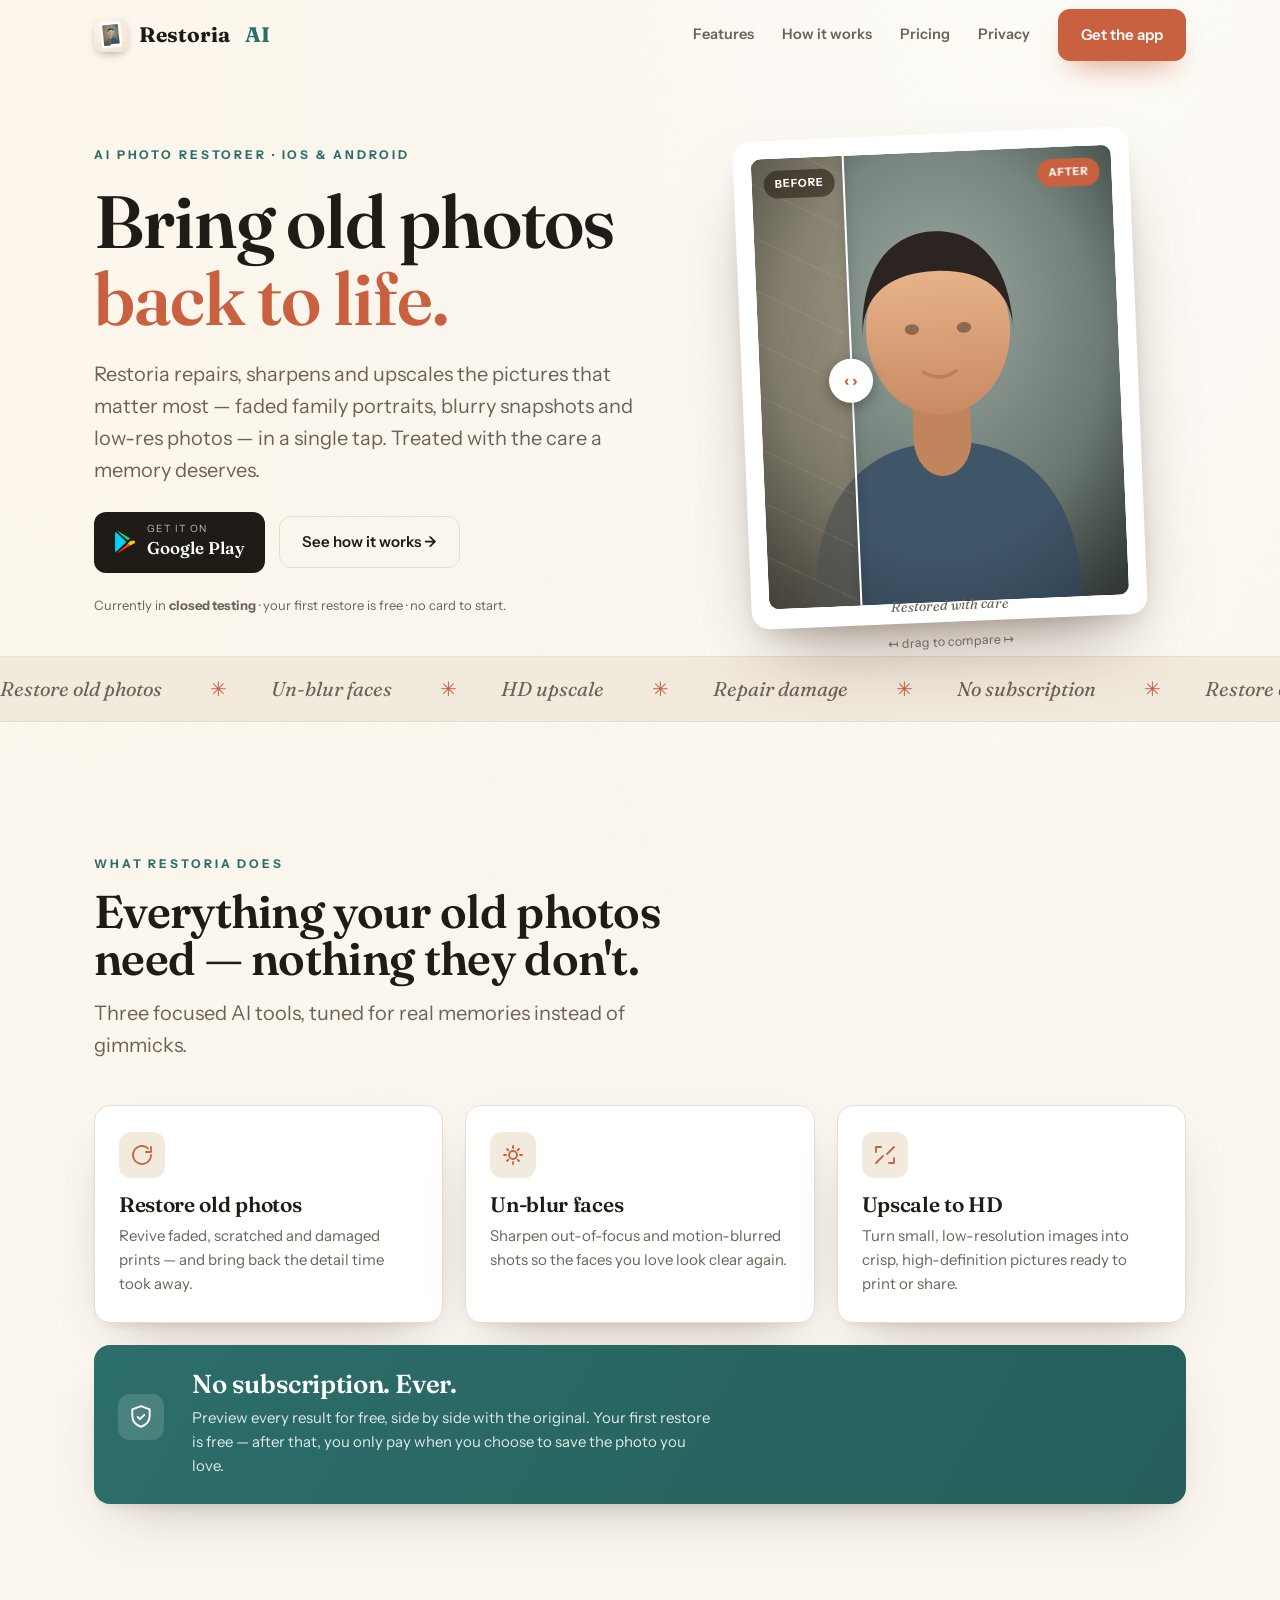
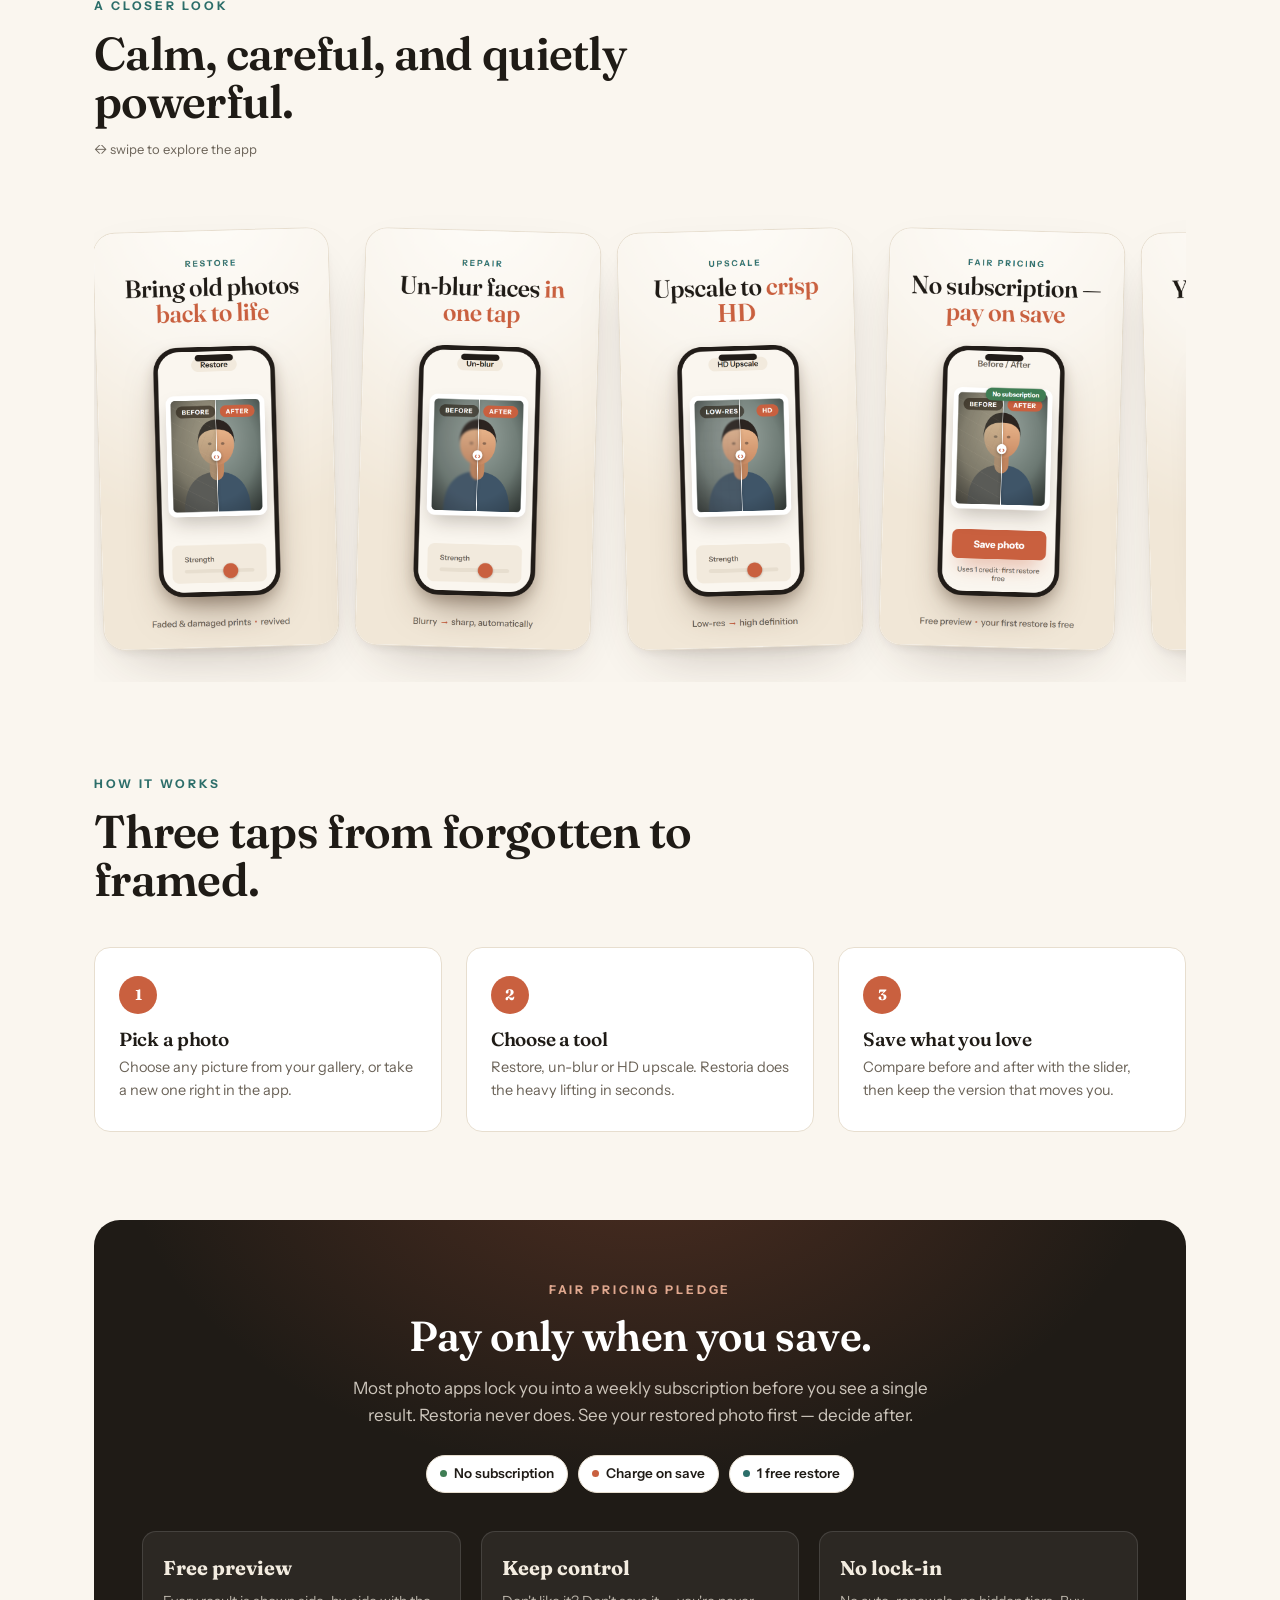
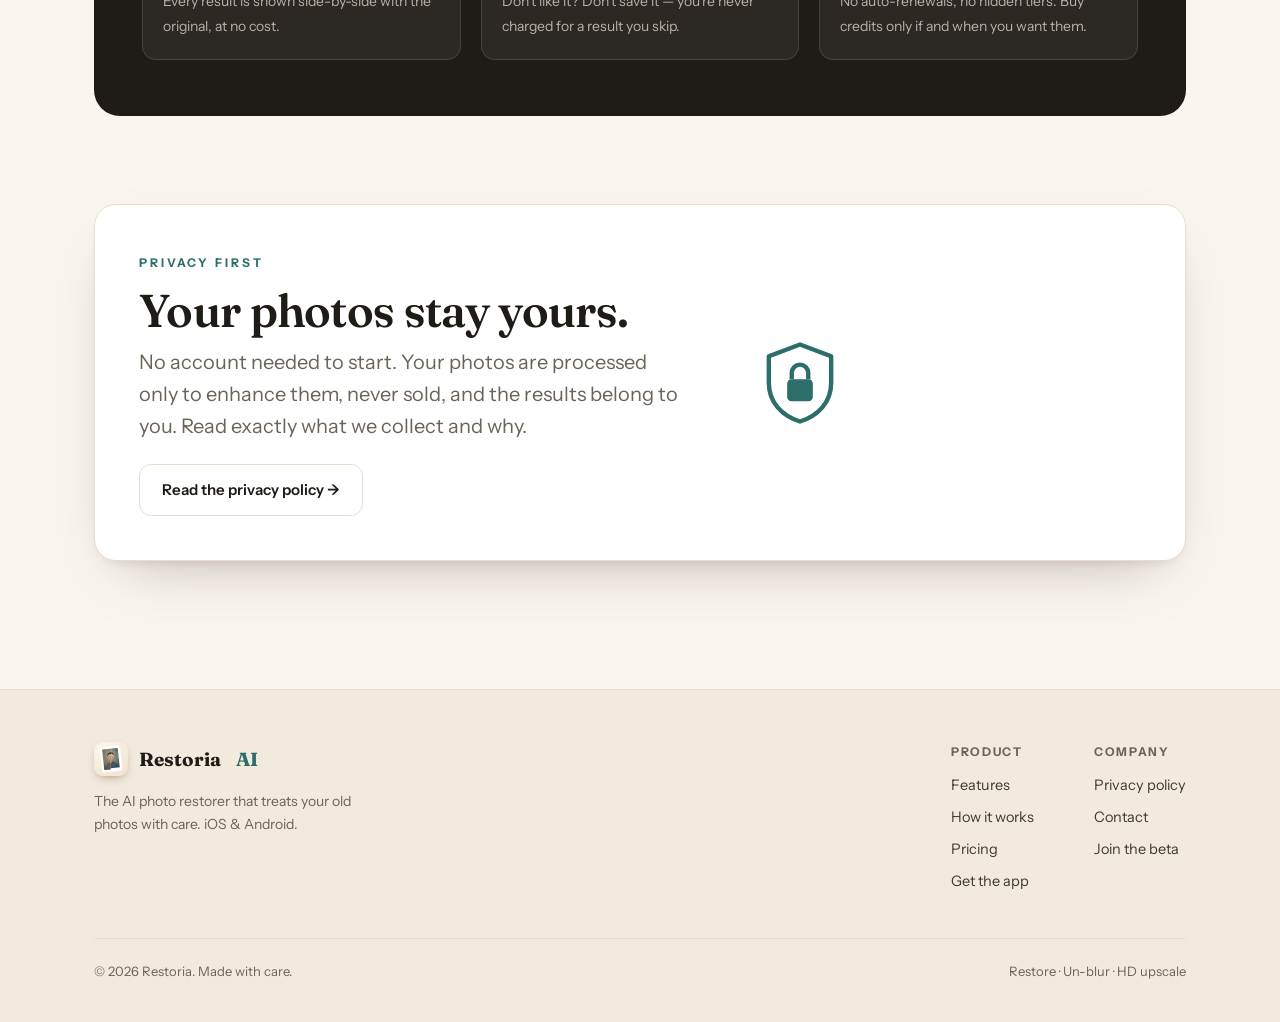
==== commit a1a78308: "Update free-offer copy: 3 free daily -> 1 free restore (lifetime) Hero note, feature card, and prici" ====
--- a/index.html
+++ b/index.html
@@ -46,7 +46,7 @@
         </a>
         <a class="btn btn-ghost" href="#how">See how it works →</a>
       </div>
-      <p class="hero-note">Currently in <b>closed testing</b> · 3 free restorations every day · no card to start.</p>
+      <p class="hero-note">Currently in <b>closed testing</b> · your first restore is free · no card to start.</p>
     </div>
 
     <div class="hero-visual">
@@ -105,7 +105,7 @@
         <div class="ico"><svg width="26" height="26" viewBox="0 0 24 24" fill="none" stroke="currentColor" stroke-width="1.8" stroke-linecap="round" stroke-linejoin="round"><path d="M12 2 4 5v6c0 5 3.4 8.3 8 10 4.6-1.7 8-5 8-10V5Z"/><path d="m9 12 2 2 4-4"/></svg></div>
         <div class="txt">
           <h3>No subscription. Ever.</h3>
-          <p>Preview every result for free, side by side with the original. You only pay when you choose to save the photo you love — and you get free restorations every day.</p>
+          <p>Preview every result for free, side by side with the original. Your first restore is free — after that, you only pay when you choose to save the photo you love.</p>
         </div>
       </div>
     </div>
@@ -157,7 +157,7 @@
       <div class="chips" style="justify-content:center">
         <span class="chip green"><span class="dot"></span>No subscription</span>
         <span class="chip"><span class="dot"></span>Charge on save</span>
-        <span class="chip teal"><span class="dot"></span>3 free every day</span>
+        <span class="chip teal"><span class="dot"></span>1 free restore</span>
       </div>
       <div class="pledge-grid">
         <div class="pg"><b>Free preview</b><span>Every result is shown side-by-side with the original, at no cost.</span></div>
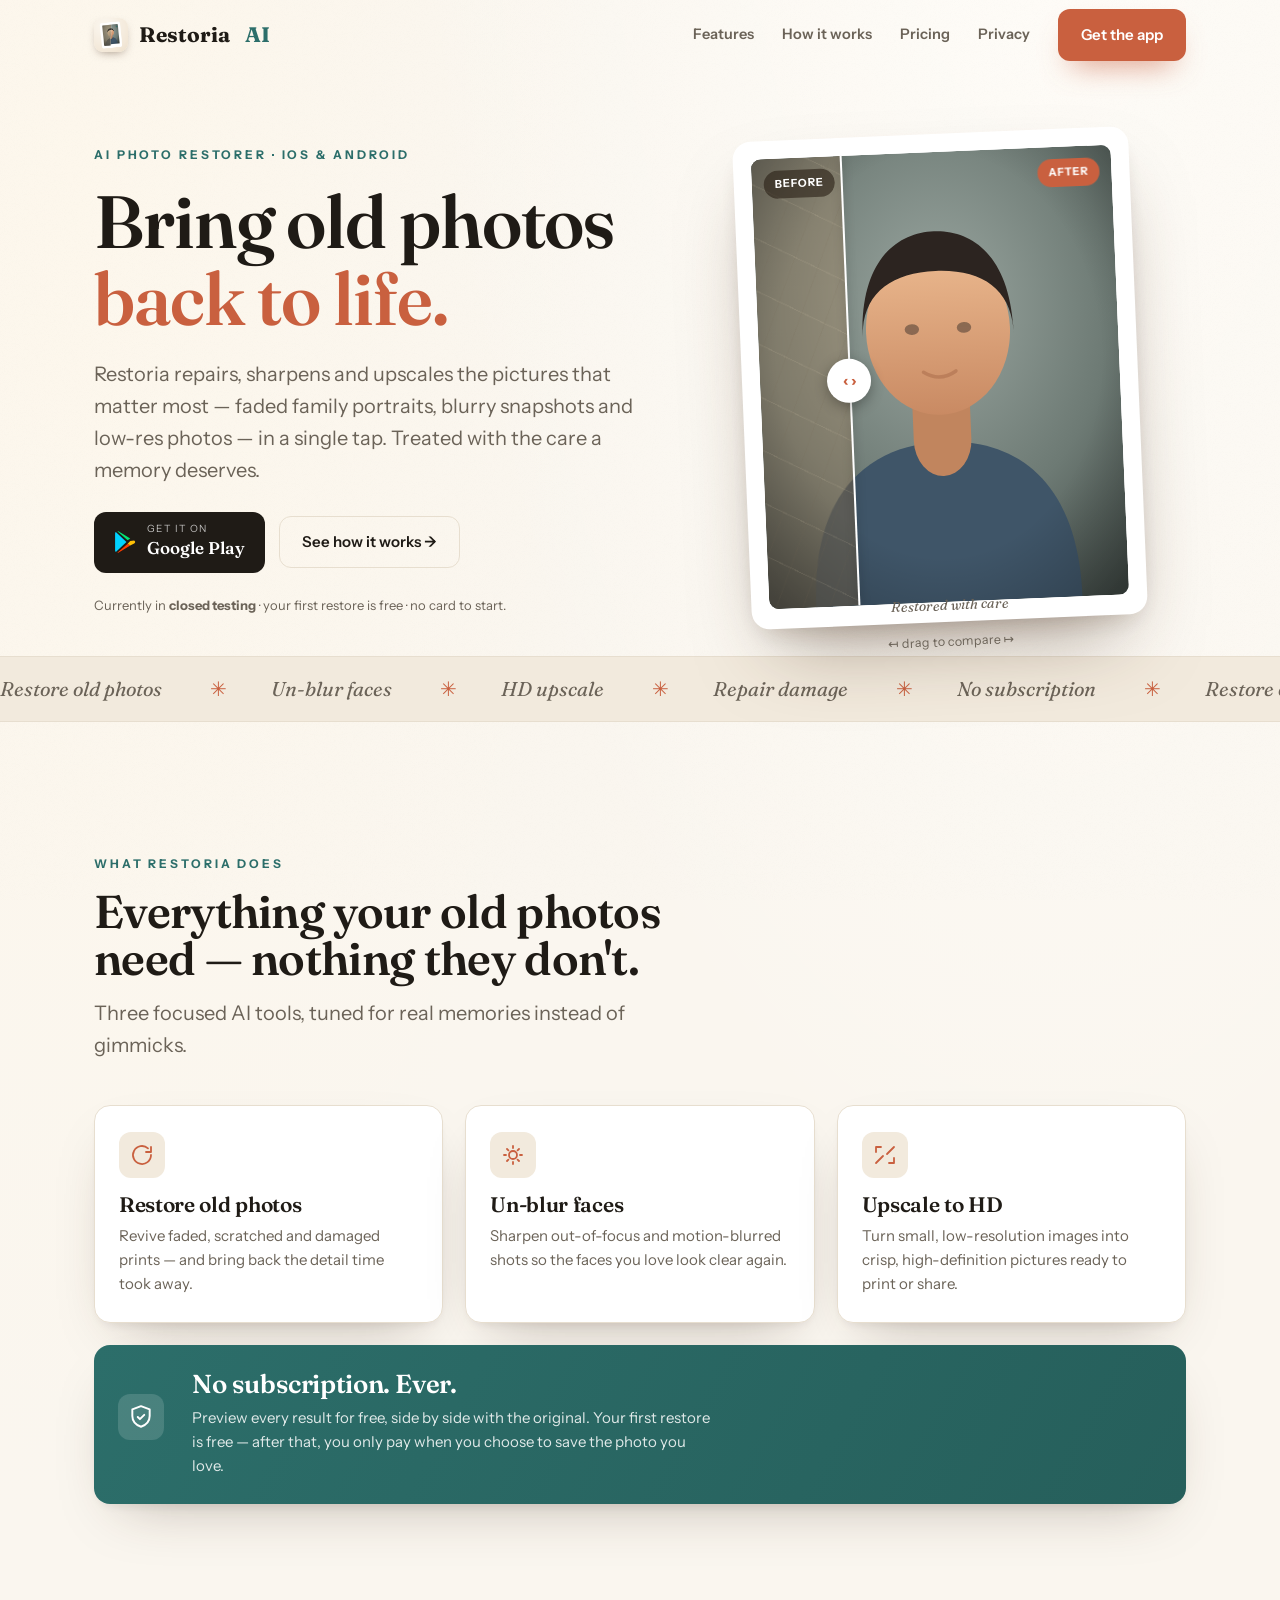
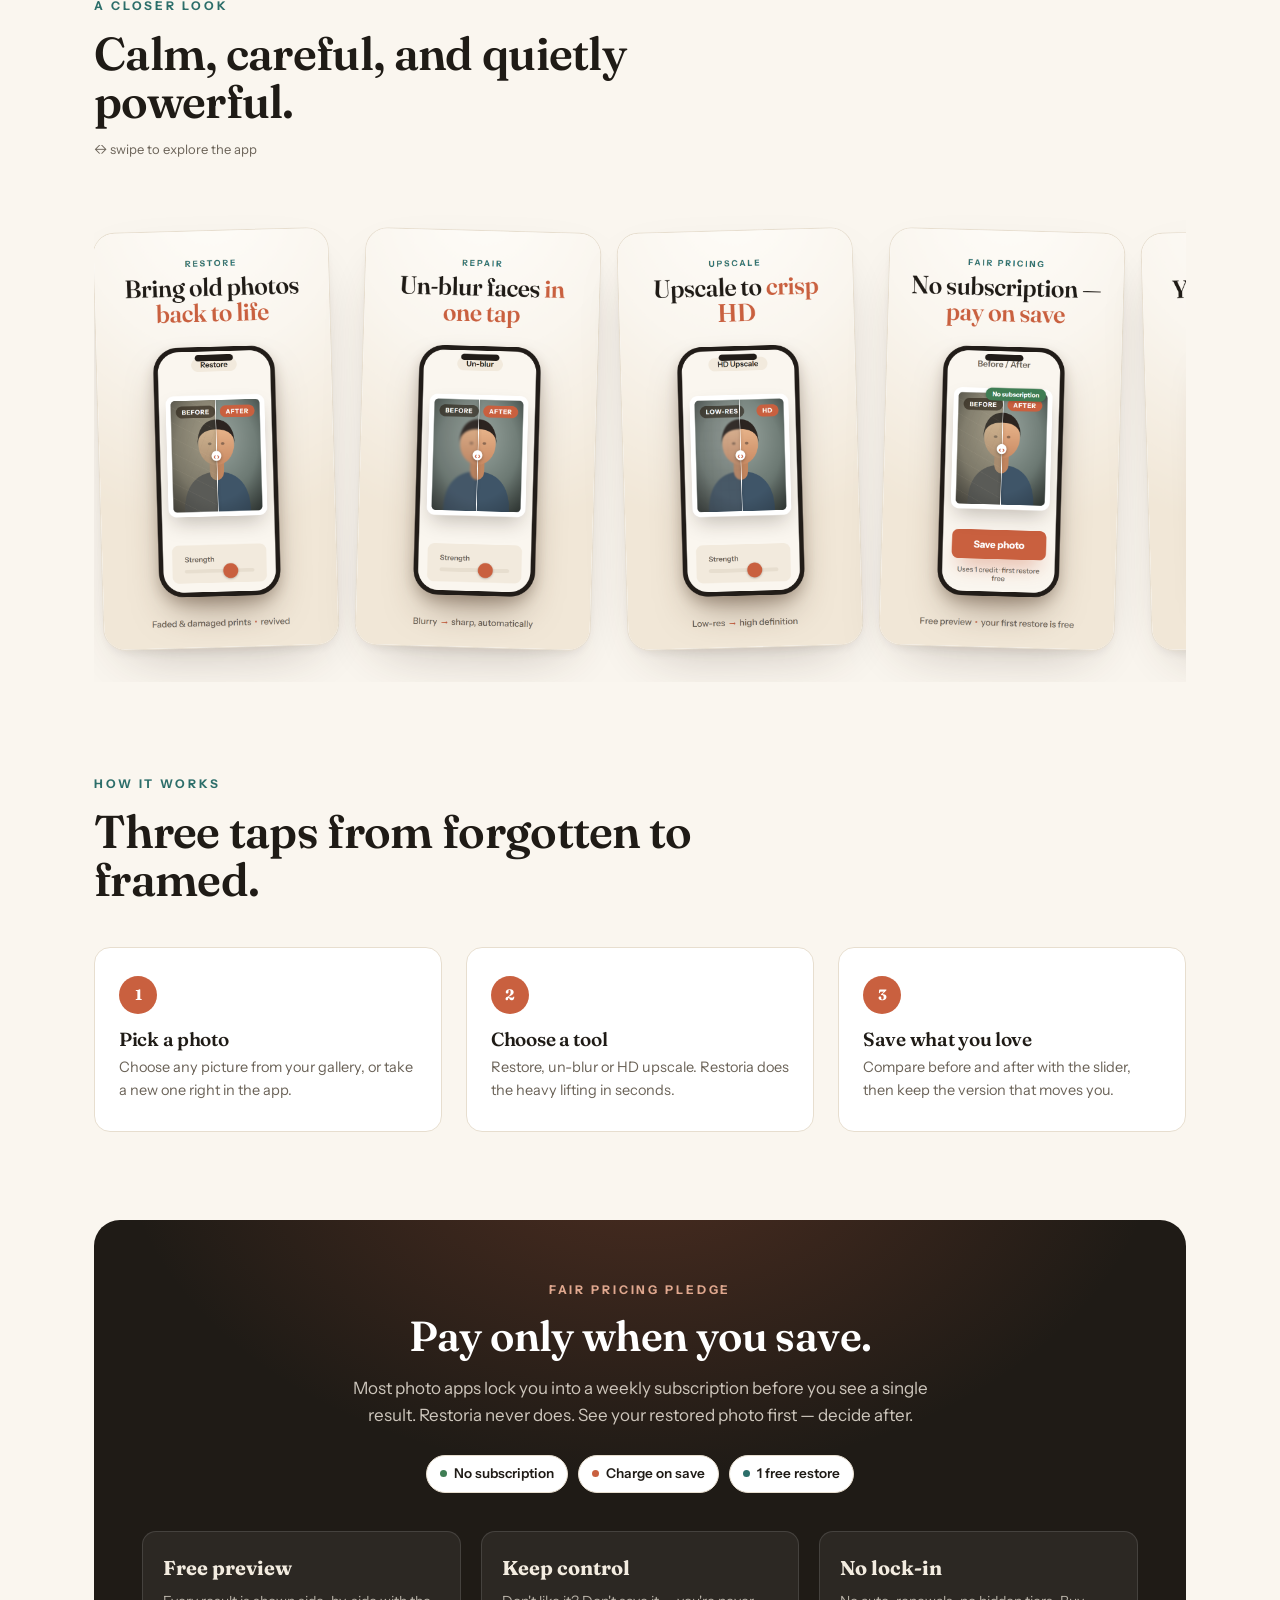
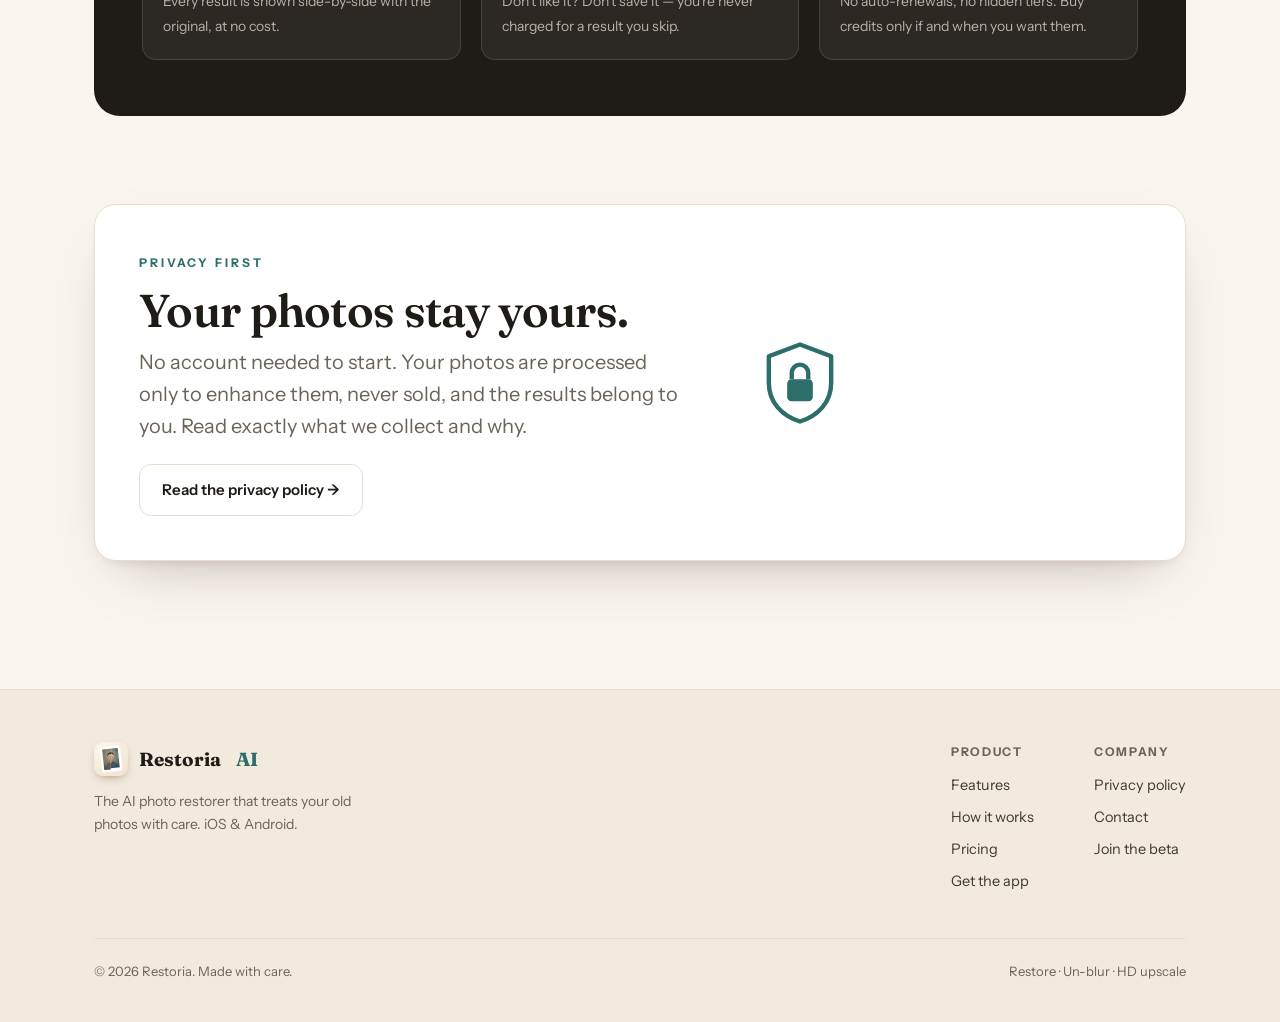
==== commit b31fd8da: "Point landing gallery at -real screenshots Landing now loads shot-N-real.png (seeded from the genera" ====
--- a/index.html
+++ b/index.html
@@ -123,11 +123,11 @@
   </div>
   <div class="wrap shots-wrap reveal">
     <div class="shots">
-      <div class="shot"><img src="assets/shots/shot-1.png" alt="Restore old photos — before and after slider" loading="lazy"></div>
-      <div class="shot"><img src="assets/shots/shot-2.png" alt="Un-blur faces in one tap" loading="lazy"></div>
-      <div class="shot"><img src="assets/shots/shot-3.png" alt="Upscale to crisp HD" loading="lazy"></div>
-      <div class="shot"><img src="assets/shots/shot-4.png" alt="No subscription — pay only when you save" loading="lazy"></div>
-      <div class="shot"><img src="assets/shots/shot-5.png" alt="Your photos stay private" loading="lazy"></div>
+      <div class="shot"><img src="assets/shots/shot-1-real.png" alt="Restore old photos — before and after slider" loading="lazy"></div>
+      <div class="shot"><img src="assets/shots/shot-2-real.png" alt="Un-blur faces in one tap" loading="lazy"></div>
+      <div class="shot"><img src="assets/shots/shot-3-real.png" alt="Upscale to crisp HD" loading="lazy"></div>
+      <div class="shot"><img src="assets/shots/shot-4-real.png" alt="No subscription — pay only when you save" loading="lazy"></div>
+      <div class="shot"><img src="assets/shots/shot-5-real.png" alt="Your photos stay private" loading="lazy"></div>
     </div>
   </div>
 </section>
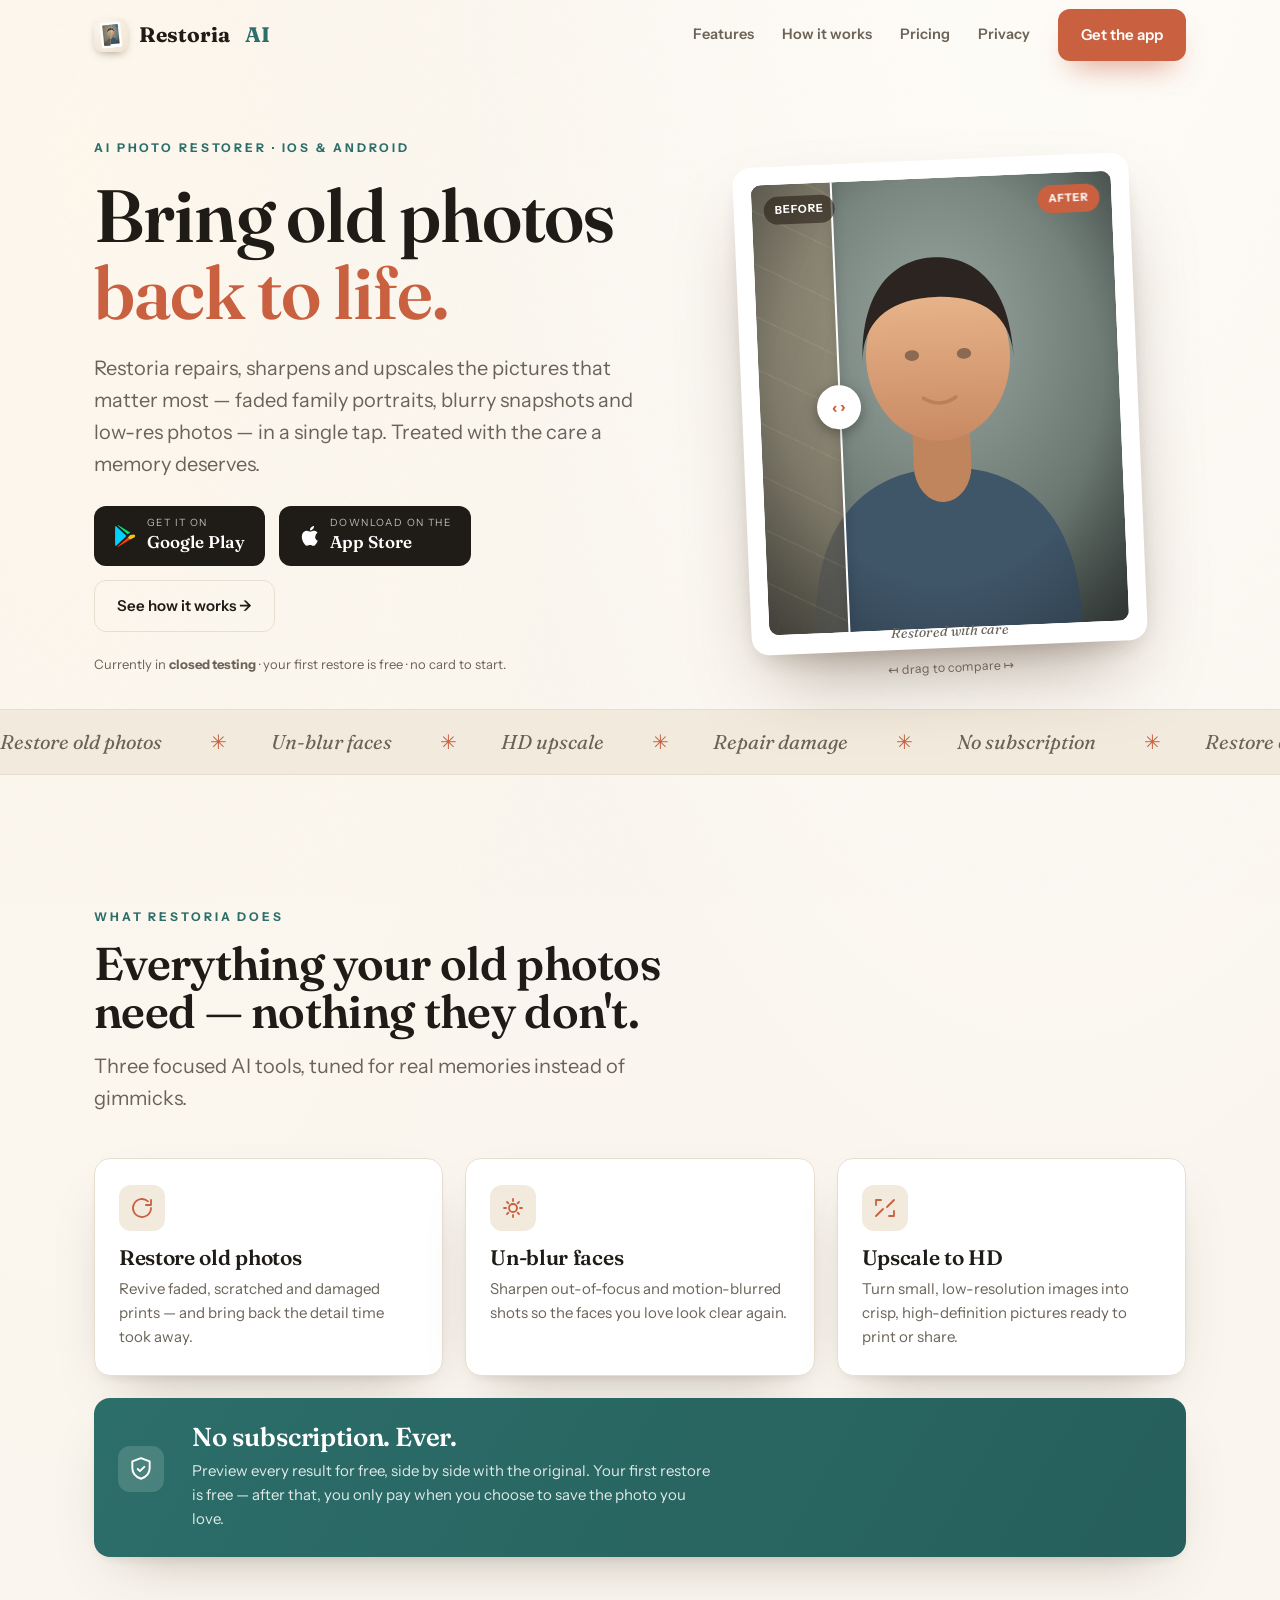
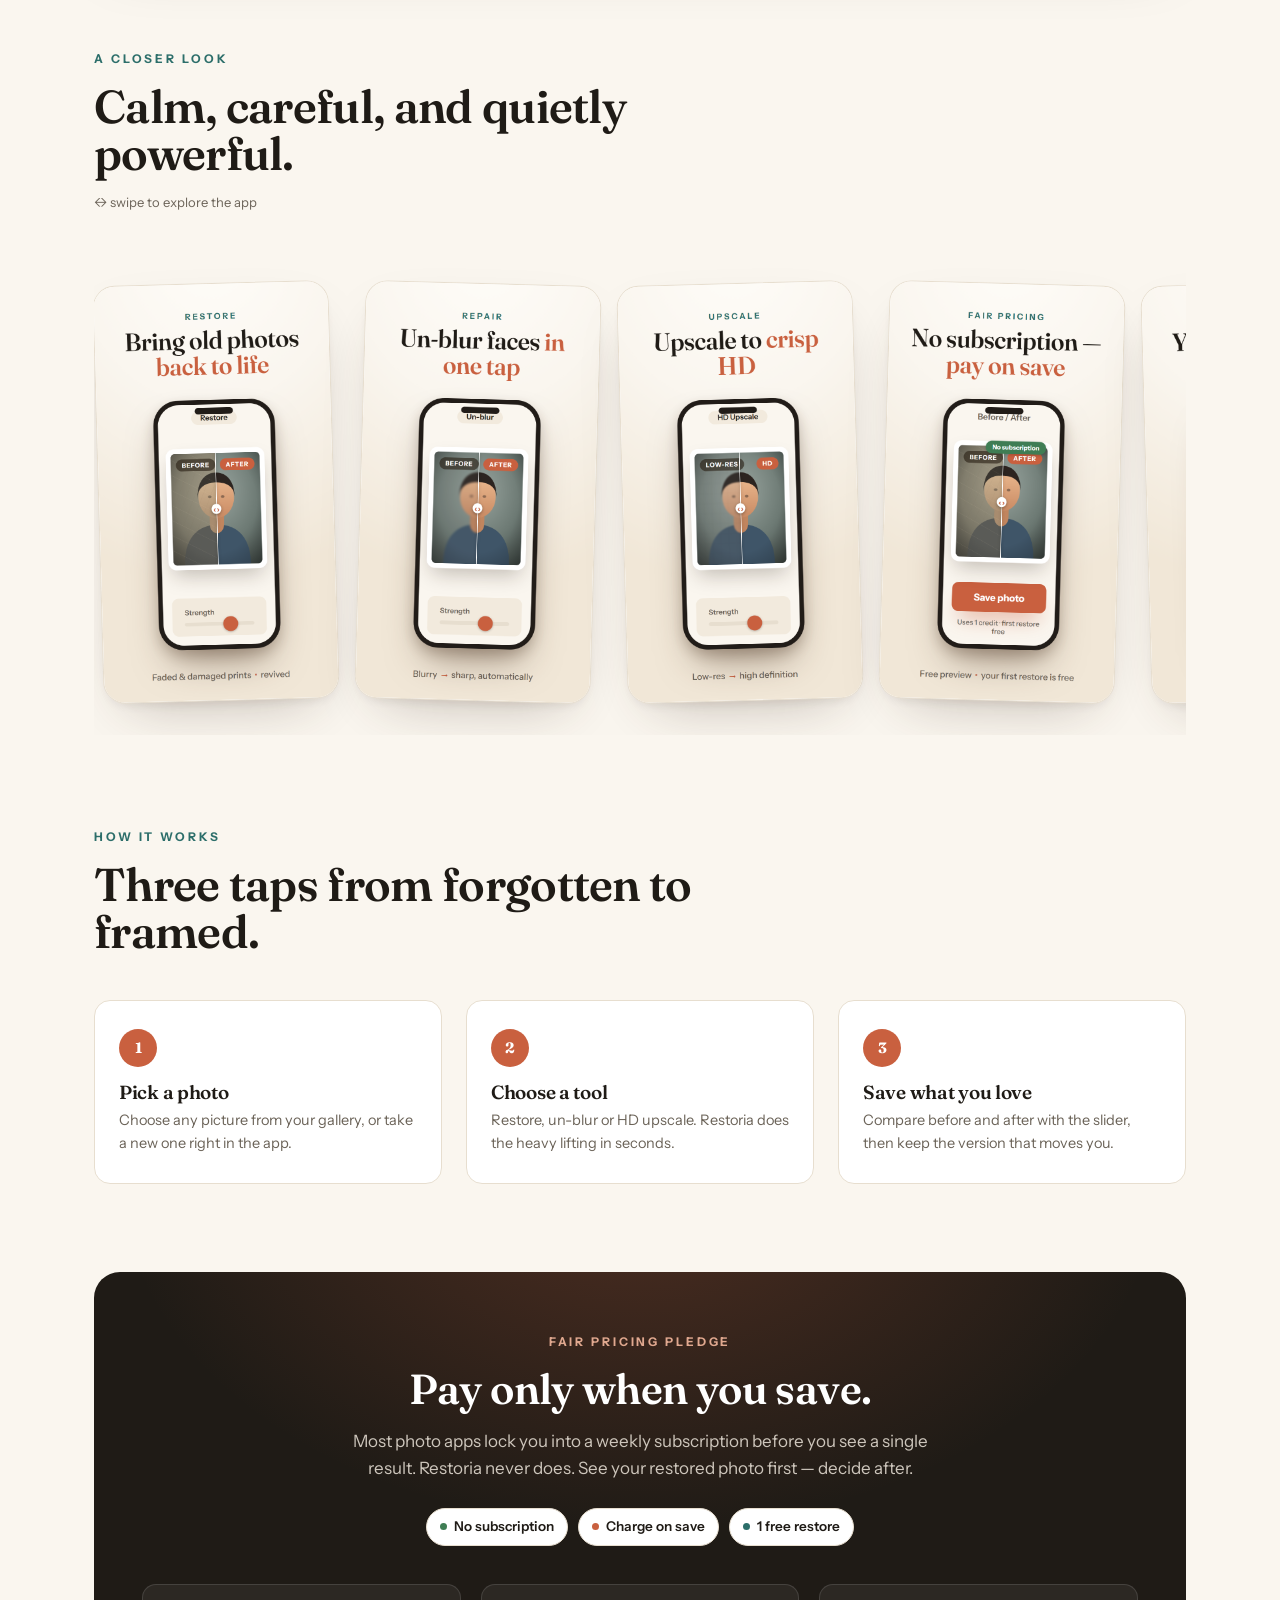
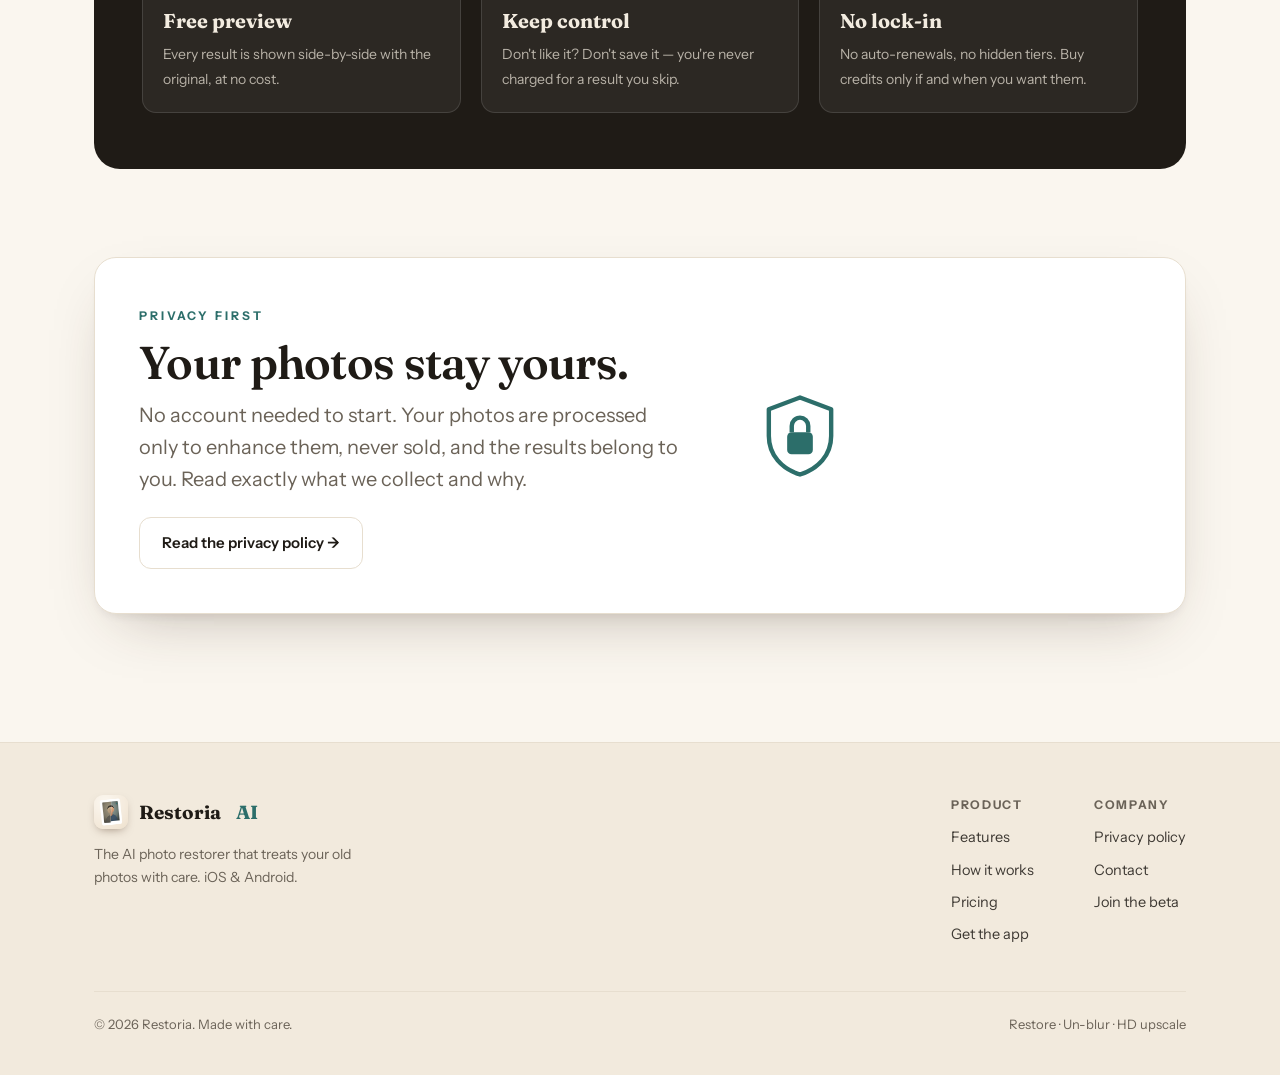
==== commit 3e8b3457: "Add App Store badge next to the Google Play badge in hero CTA Placeholder link (href="#") until the " ====
--- a/index.html
+++ b/index.html
@@ -44,6 +44,10 @@
           <svg width="22" height="24" viewBox="0 0 24 26" fill="none"><path d="M2 2.2 13.6 13 2 23.8c-.5-.3-.8-.9-.8-1.6V3.8c0-.7.3-1.3.8-1.6Z" fill="#00D2FF"/><path d="M17.7 9.1 14.9 11 3.6 1.4C4 1.2 4.6 1.2 5.2 1.5l12.5 7.6Z" fill="#00E676"/><path d="M17.7 16.9 5.2 24.5c-.6.3-1.2.3-1.6.1L14.9 15l2.8 1.9Z" fill="#FF3D00"/><path d="M22 11.4c.7.4 1.1 1 1.1 1.6s-.4 1.2-1.1 1.6l-4.3 2.3L14.9 15l1.8-2 1-1.1L22 11.4Z" fill="#FFC107"/></svg>
           <span><small>Get it on</small><b>Google Play</b></span>
         </a>
+        <a class="play-badge" href="#" aria-label="Download on the App Store">
+          <svg width="20" height="24" viewBox="0 0 24 28" fill="none"><path d="M19.7 14.6c0-3 2.5-4.5 2.6-4.5-1.4-2.1-3.6-2.4-4.4-2.4-1.9-.2-3.6 1.1-4.6 1.1-1 0-2.4-1.1-4-1-2 0-3.9 1.2-4.9 3-2.1 3.6-.5 9 1.5 12 1 1.4 2.1 3.1 3.7 3 1.5-.1 2-.9 3.8-.9s2.3.9 3.8.9c1.6 0 2.6-1.5 3.6-2.9 1.1-1.6 1.6-3.2 1.6-3.3-.1 0-3.1-1.2-3.1-4.7z" fill="#fff"/><path d="M16.7 5.7c.8-1 1.4-2.4 1.2-3.7-1.2 0-2.6.8-3.5 1.8-.7.8-1.4 2.2-1.2 3.5 1.3.1 2.6-.6 3.5-1.6z" fill="#fff"/></svg>
+          <span><small>Download on the</small><b>App Store</b></span>
+        </a>
         <a class="btn btn-ghost" href="#how">See how it works →</a>
       </div>
       <p class="hero-note">Currently in <b>closed testing</b> · your first restore is free · no card to start.</p>
